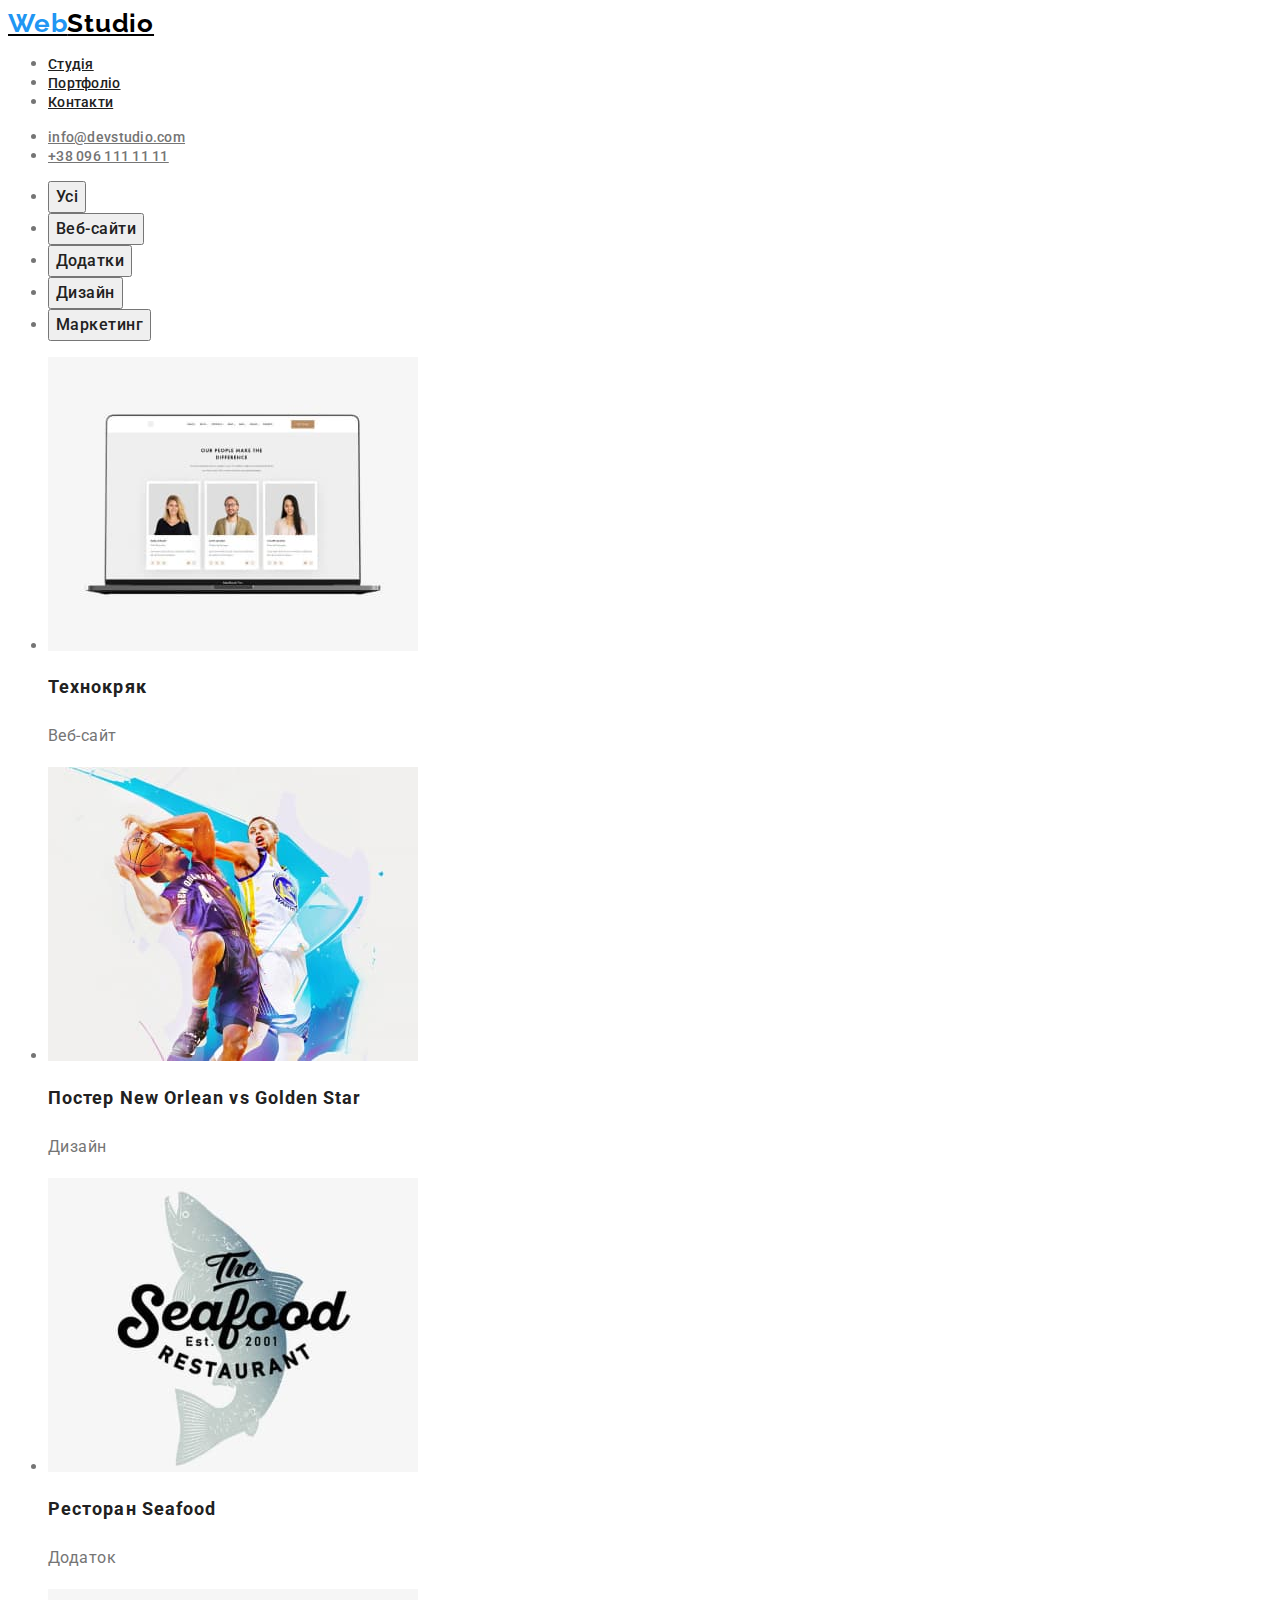
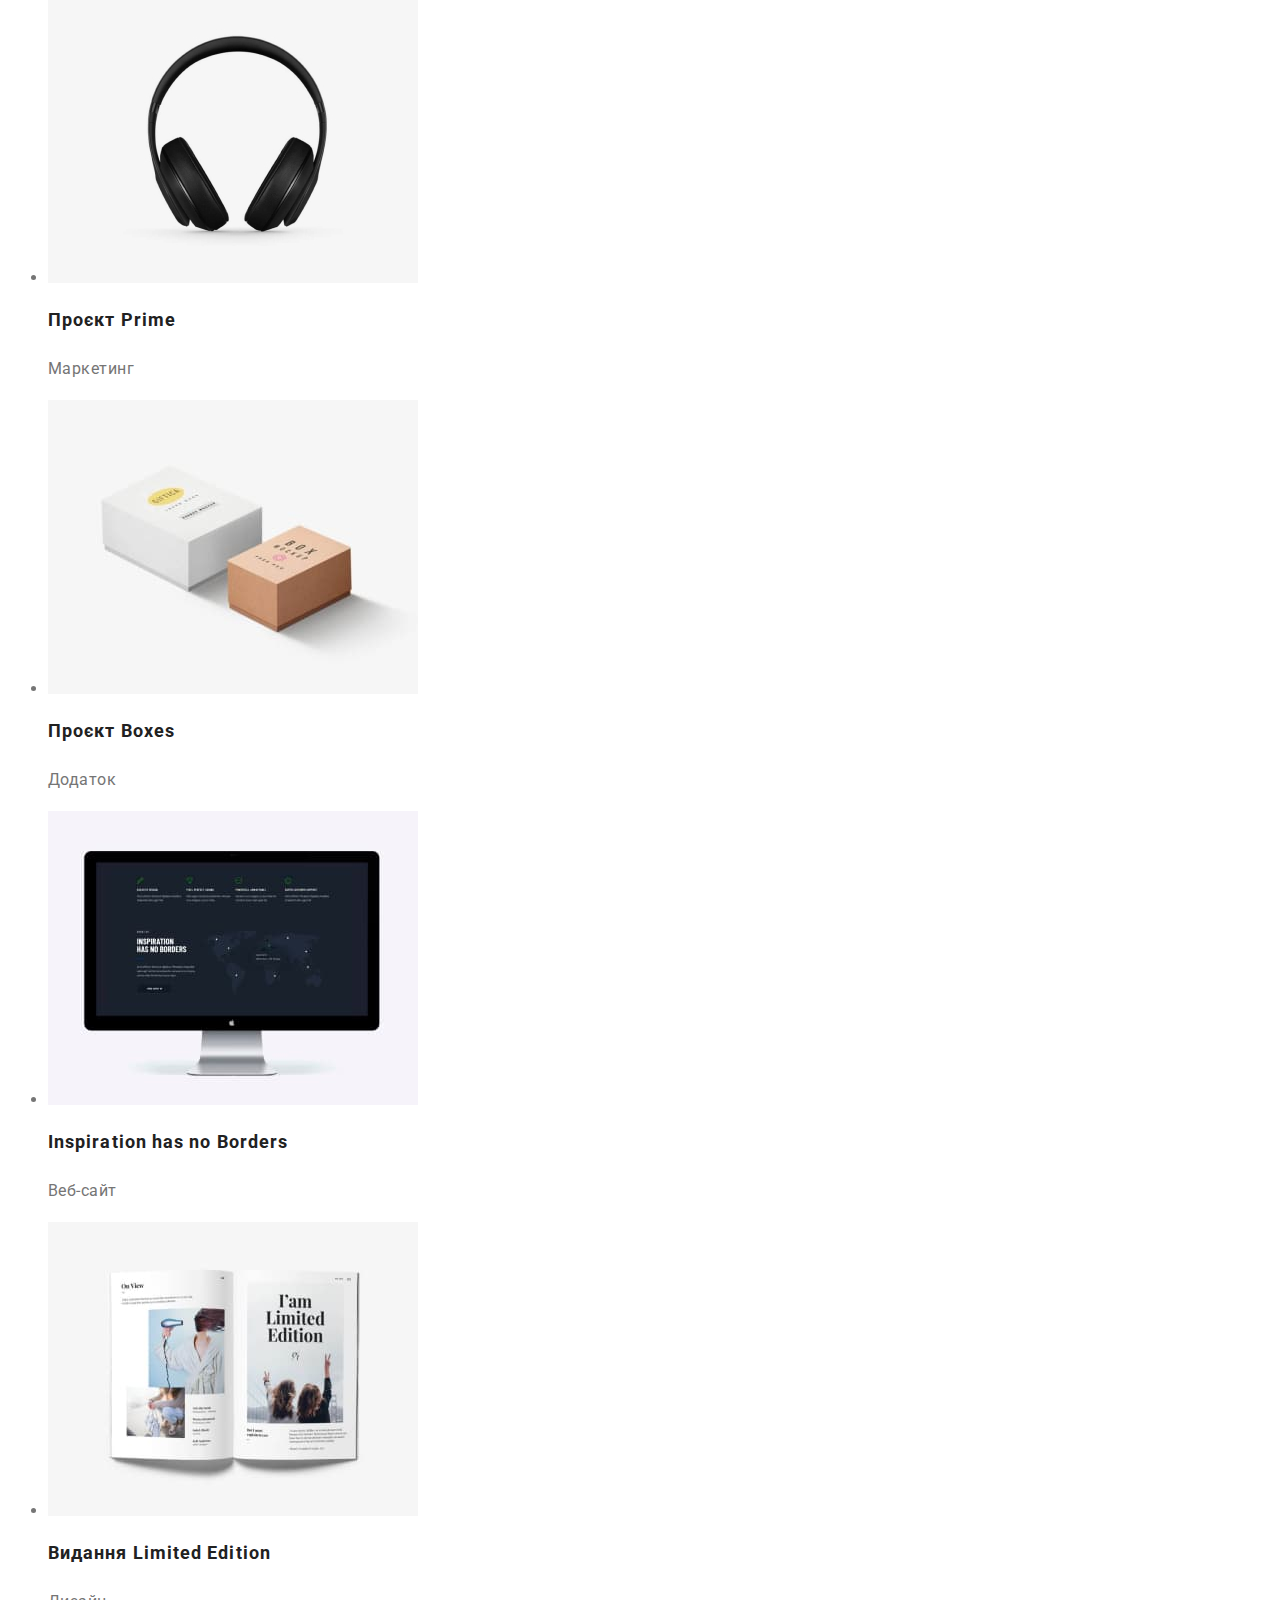
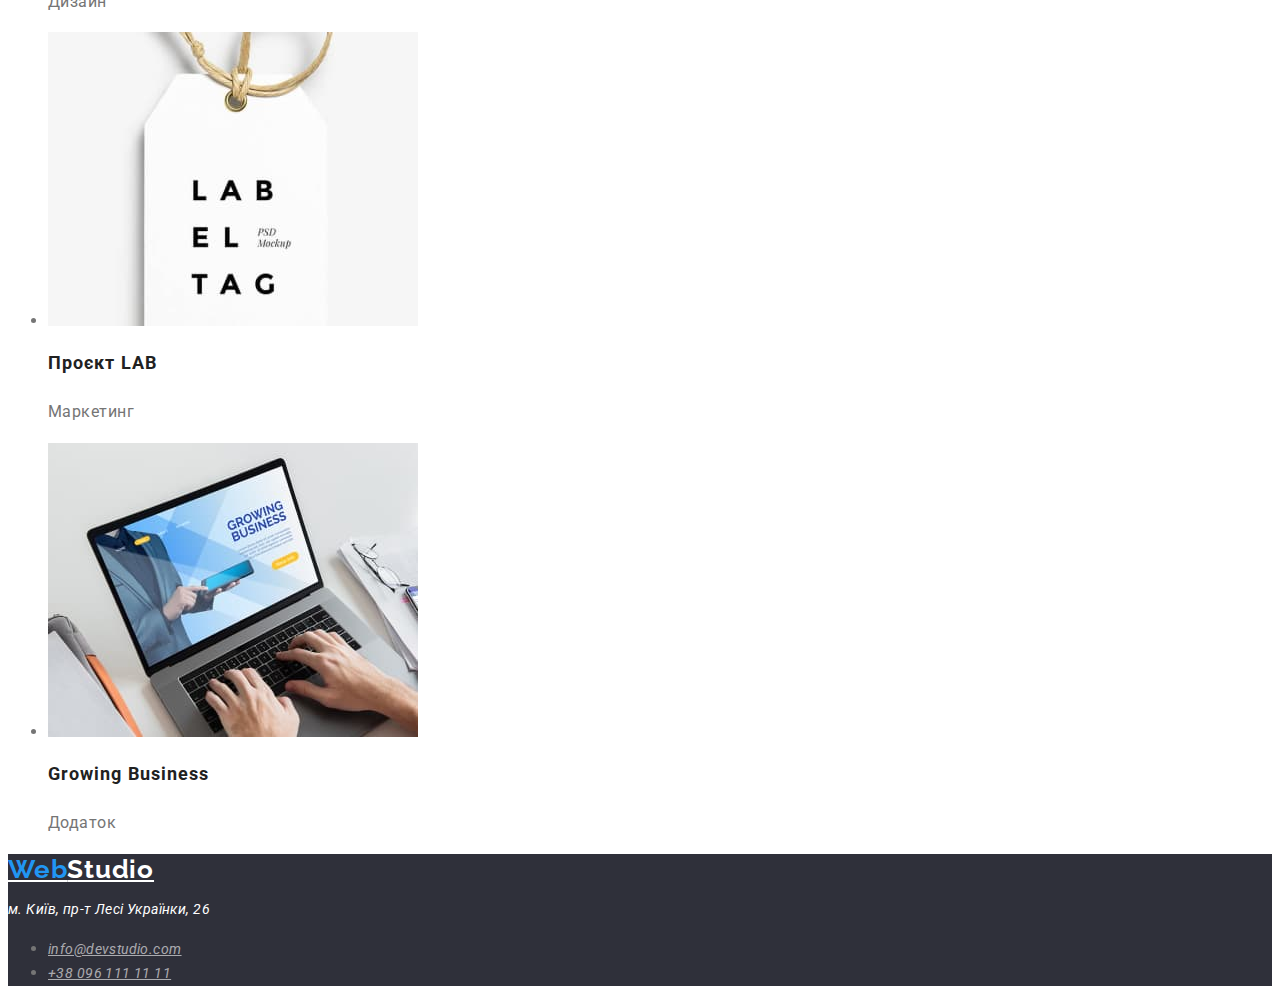
==== portfolio.html @ e52a8460 "update" ====
<!DOCTYPE html>
<html lang="uk">
  <head>
    <meta charset="UTF-8" />
    <meta name="viewport" content="width=device-width, initial-scale=1.0" />
    <link rel="preconnect" href="https://fonts.googleapis.com" />
    <link rel="preconnect" href="https://fonts.gstatic.com" crossorigin />
    <link
      href="https://fonts.googleapis.com/css2?family=Raleway:wght@700&family=Roboto:wght@400;500;700;900&display=swap"
      rel="stylesheet"
    />
    <link rel="stylesheet" href="./css/styles.css" />
    <title>Портфоліо</title>
  </head>
  <body>
    <!-------------Header------------------>
    <header class="header">
      <nav>
        <a class="header-logo" href="./index.html"><span>Web</span>Studio</a>
        <ul class="header-list">
          <li class="header-item">
            <a class="header-link" href="./index.html">Студія</a>
          </li>
          <li class="header-item">
            <a class="header-link" href="./portfolio.html">Портфоліо</a>
          </li>
          <li class="header-item">
            <a class="header-link" href="">Контакти</a>
          </li>
        </ul>
      </nav>
      <ul class="contacts-list">
        <li class="contacts-item">
          <a class="contacts-link" href="mailto:info@devstudio.com"
            >info@devstudio.com</a
          >
        </li>
        <li class="contacts-item">
          <a class="contacts-link" href="tel:+380961111111"
            >+38 096 111 11 11</a
          >
        </li>
      </ul>
    </header>
    <main>
      <section>
        <h1 class="visually-hidden">>Наші роботи</h1>
        <ul class="filter-list">
          <li class="filter-item">
            <button class="filter-btn" type="button">Усі</button>
          </li>
          <li class="filter-item">
            <button class="filter-btn" type="button">Веб-сайти</button>
          </li>
          <li class="filter-item">
            <button class="filter-btn" type="button">Додатки</button>
          </li>
          <li class="filter-item">
            <button class="filter-btn" type="button">Дизайн</button>
          </li>
          <li class="filter-item">
            <button class="filter-btn" type="button">Маркетинг</button>
          </li>
        </ul>
        <ul class="project-list">
          <li class="project-item">
            <img
              class="project-img"
              src="./images/portfolio/technocrack.jpg"
              alt="Технокряк"
              width="370"
            />
            <h2 class="project-title">Технокряк</h2>
            <p class="project-text">Веб-сайт</p>
          </li>
          <li class="project-item">
            <img
              class="project-img"
              src="./images/portfolio/new-orleans-vs-golden-star-poster.jpg"
              alt="Постер New Orlean vs Golden Star"
              width="370"
            />
            <h2 class="project-title">
              Постер <span lang="en">New Orlean vs Golden Star</span>
            </h2>
            <p class="project-text">Дизайн</p>
          </li>
          <li class="project-item">
            <img
              class="project-img"
              src="./images/portfolio/seafood-restaurant.jpg"
              alt="Ресторан Seafood"
              width="370"
            />
            <h2 class="project-title">
              Ресторан <span lang="en">Seafood</span>
            </h2>
            <p class="project-text">Додаток</p>
          </li>
          <li class="project-item">
            <img
              src="./images/portfolio/project-prime.jpg"
              alt="Проєкт Prime"
              width="370"
            />
            <h2 class="project-title">Проєкт <span lang="en">Prime</span></h2>
            <p class="project-text">Маркетинг</p>
          </li>
          <li class="project-item">
            <img
              class="project-img"
              src="./images/portfolio/boxes-project.jpg"
              alt="Проєкт Boxes"
              width="370"
            />
            <h2 class="project-title">Проєкт <span lang="en">Boxes</span></h2>
            <p class="project-text">Додаток</p>
          </li>
          <li class="project-item">
            <img
              class="project-img"
              src="./images/portfolio/inspiration-has-no-borders.jpg"
              alt="Inspiration has no Borders"
              width="370"
            />
            <h2 class="project-title" lang="en">Inspiration has no Borders</h2>
            <p class="project-text">Веб-сайт</p>
          </li>
          <li class="project-item">
            <img
              class="project-img"
              src="./images/portfolio/edition-limited-edition.jpg"
              alt="Видання Limited Edition"
              width="370"
            />
            <h2 class="project-title">
              Видання <span lang="en">Limited Edition</span>
            </h2>
            <p class="project-text">Дизайн</p>
          </li>
          <li class="project-item">
            <img
              class="project-img"
              src="./images/portfolio/lab-project.jpg"
              alt="Проєкт LAB"
              width="370"
            />
            <h2 class="project-title">Проєкт <span lang="en">LAB</span></h2>
            <p class="project-text">Маркетинг</p>
          </li>
          <li class="project-item">
            <img
              class="project-img"
              src="./images/portfolio/growing-business.jpg"
              alt="Growing Business"
              width="370"
            />
            <h2 class="project-title" lang="en">Growing Business</h2>
            <p class="project-text">Додаток</p>
          </li>
        </ul>
      </section>
    </main>
    <!-------------------Footer--------------------->
    <footer class="footer">
      <a class="footer-logo" href="./index.html"><span>Web</span>Studio</a>
      <address class="footer-address">
        <p class="footer-text">м. Київ, пр-т Лесі Українки, 26</p>
        <ul class="footer-list">
          <li class="footer-item">
            <a class="footer-link" href="mailto:info@devstudio.com"
              >info@devstudio.com</a
            >
          </li>
          <li class="footer-item">
            <a class="footer-link" href="tel:+380961111111"
              >+38 096 111 11 11</a
            >
          </li>
        </ul>
      </address>
    </footer>
  </body>
</html>
---- css/styles.css ----
:root {
  --accent-color: #2196f3;
  --main-color-text: #757575;
  --title-color-text: #212121;
}

.visually-hidden {
  position: absolute;
  width: 1px;
  height: 1px;
  margin: -1px;
  border: 0;
  padding: 0;

  white-space: nowrap;
  clip-path: inset(100%);
  clip: rect(0 0 0 0);
  overflow: hidden;
}

body {
  font-family: "Roboto", sans-serif;
  color: var(--main-color-text);
}

/* ----------HEADER--------- */
.header-logo {
  color: #000;
  font-family: "Raleway", sans-serif;
  font-size: 26px;
  font-weight: 700;
  letter-spacing: 0.78px;
}
.header-logo > span {
  color: var(--accent-color);
  font-family: Raleway;
  font-size: 26px;
  font-weight: 700;
  letter-spacing: 0.78px;
}

.header-link {
  color: var(--title-color-text);
  font-size: 14px;
  font-weight: 500;
  letter-spacing: 0.28px;
}

.header-link:hover,
.header-link:focus {
  color: var(--accent-color);
}

.contacts-link {
  color: var(--main-color-text);
  font-family: Roboto;
  font-size: 14px;
  font-weight: 500;
  letter-spacing: 0.28px;
}

.contacts-link:hover,
.contacts-link:focus {
  color: var(--accent-color);
}

/* --------HERO----------- */

.hero {
  background-color: #2f303a;
}

.hero-title {
  color: #fff;
  text-align: center;
  font-size: 44px;
  line-height: 1.36;
  letter-spacing: 2.64px;
  text-transform: uppercase;
}

.hero-btn {
  background-color: var(--accent-color);
  color: #fff;
  text-align: center;
  font-weight: 700;
  line-height: 1.87;
  letter-spacing: 0.96px;
  cursor: pointer;
}

/* -----------FEATURES----------- */

.feature-title {
  color: var(--title-color-text);
  font-size: 14px;
  font-weight: 700;
  letter-spacing: 0.42px;
  text-transform: uppercase;
}

.feature-text {
  font-size: 14px;
  font-style: normal;
  font-weight: 400;
  line-height: 1.71; /* 171.429% */
  letter-spacing: 0.42px;
}

/* ---------SERVICES------------ */

.services-title {
  color: var(--title-color-text);
  text-align: center;
  font-size: 36px;
  font-weight: 700;
  letter-spacing: 1.08px;
}

/* ------------OUR TEAM------------- */

.team-title {
  color: var(--title-color-text);
  text-align: center;
  font-size: 36px;
  font-weight: 700;
  letter-spacing: 1.08px;
}

.team-subtitle {
  color: var(--title-color-text);
  text-align: center;
  font-weight: 500;
  letter-spacing: 0.48px;
}

.team-text {
  text-align: center;
  letter-spacing: 0.48px;
}

/* ----------FOOTER---------- */

.footer {
  background-color: #2f303a;
}

.footer-logo {
  color: #fff;
  font-family: "Raleway", sans-serif;
  font-size: 26px;
  font-weight: 700;
  letter-spacing: 0.78px;
}

.footer-logo > span {
  color: var(--accent-color);
  font-family: Raleway;
  font-size: 26px;
  font-weight: 700;
  letter-spacing: 0.78px;
}

.footer-text {
  color: #fff;
  font-size: 14px;
  line-height: 1.71;
  letter-spacing: 0.42px;
}

.footer-link {
  color: rgba(255, 255, 255, 0.6);
  font-size: 14px;
  line-height: 1.71;
  letter-spacing: 0.42px;
}

.footer-link:hover,
.footer-link:focus {
  color: var(--accent-color);
}

/* -------------PAGE--PORTFOLIO----------- */

.filter-btn {
  color: var(--title-color-text);
  text-align: center;
  font-family: Roboto;
  font-size: 16px;
  font-weight: 500;
  line-height: 1.62;
  letter-spacing: 0.48px;
  cursor: pointer;
}

.filter-btn:hover,
.filter-btn:focus {
  color: #fff;
  background-color: var(--accent-color);
}

.project-title {
  color: var(--title-color-text);
  font-size: 18px;
  font-weight: 700;
  line-height: 2;
  letter-spacing: 1.08px;
}

.project-text {
  color: var(--main-color-text);
  font-family: Roboto;
  line-height: 1.87;
  letter-spacing: 0.48px;
}
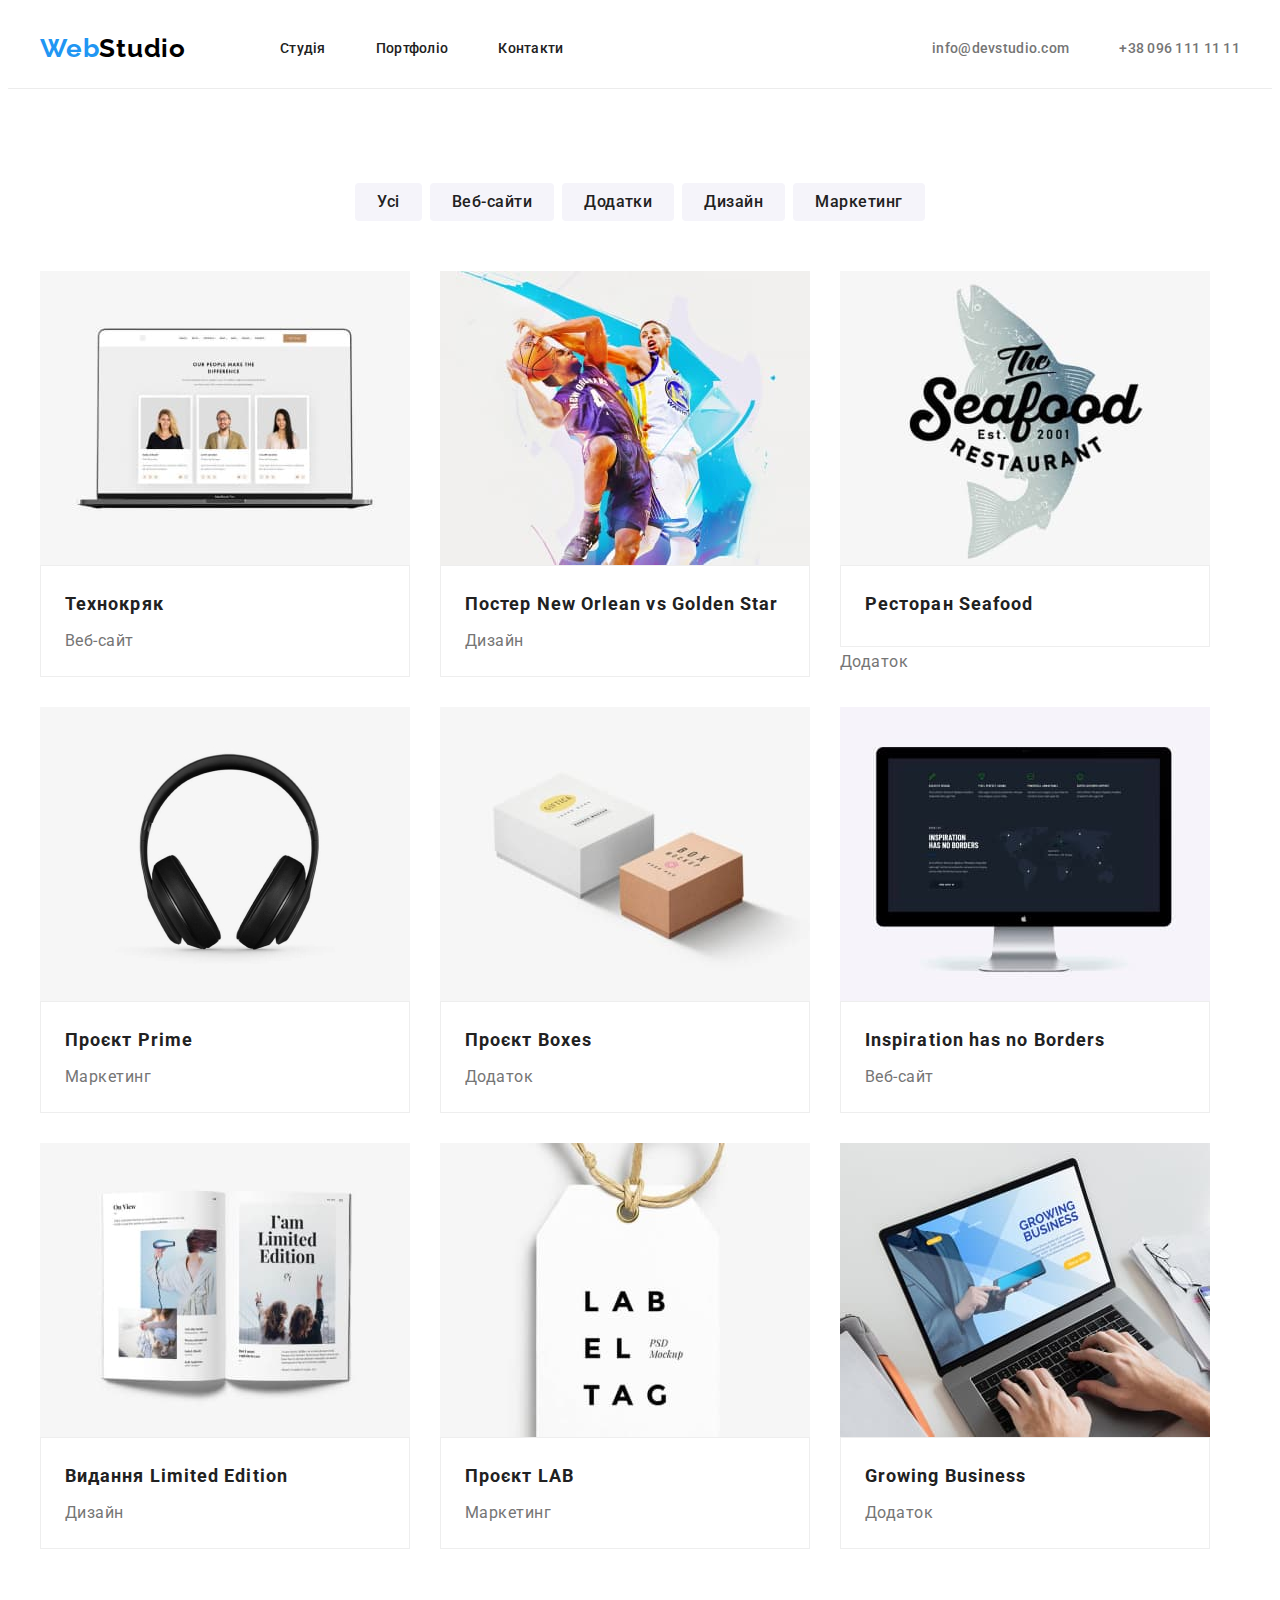
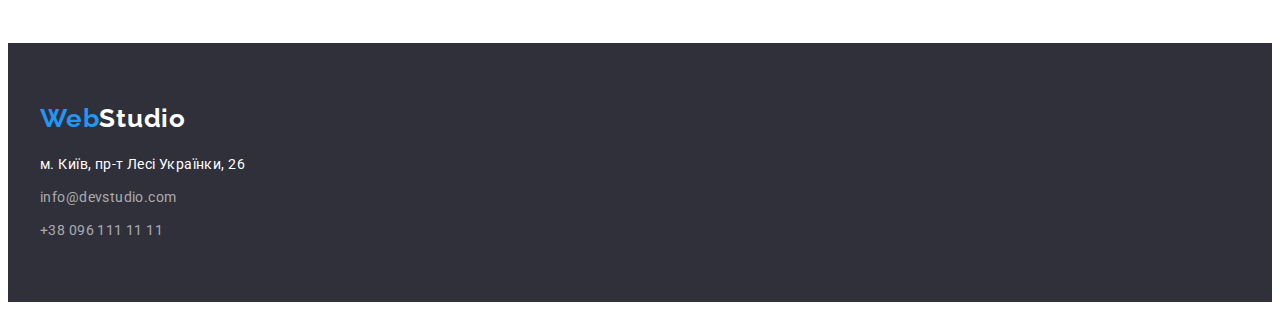
==== commit 40c1b81c: "update" ====
--- a/portfolio.html
+++ b/portfolio.html
@@ -9,176 +9,223 @@
       href="https://fonts.googleapis.com/css2?family=Raleway:wght@700&family=Roboto:wght@400;500;700;900&display=swap"
       rel="stylesheet"
     />
+    <link
+      rel="stylesheet"
+      href="https://cdnjs.cloudflare.com/ajax/libs/modern-normalize/2.0.0/modern-normalize.min.css"
+      integrity="sha512-4xo8blKMVCiXpTaLzQSLSw3KFOVPWhm/TRtuPVc4WG6kUgjH6J03IBuG7JZPkcWMxJ5huwaBpOpnwYElP/m6wg=="
+      crossorigin="anonymous"
+      referrerpolicy="no-referrer"
+    />
     <link rel="stylesheet" href="./css/styles.css" />
     <title>Портфоліо</title>
   </head>
   <body>
     <!-------------Header------------------>
     <header class="header">
-      <nav>
-        <a class="header-logo" href="./index.html"><span>Web</span>Studio</a>
-        <ul class="header-list">
-          <li class="header-item">
-            <a class="header-link" href="./index.html">Студія</a>
-          </li>
-          <li class="header-item">
-            <a class="header-link" href="./portfolio.html">Портфоліо</a>
-          </li>
-          <li class="header-item">
-            <a class="header-link" href="">Контакти</a>
-          </li>
-        </ul>
-      </nav>
-      <ul class="contacts-list">
-        <li class="contacts-item">
-          <a class="contacts-link" href="mailto:info@devstudio.com"
-            >info@devstudio.com</a
-          >
-        </li>
-        <li class="contacts-item">
-          <a class="contacts-link" href="tel:+380961111111"
-            >+38 096 111 11 11</a
-          >
-        </li>
-      </ul>
+      <div class="container">
+        <div class="header-content">
+          <nav class="header-navigation">
+            <a class="header-logo link" href="./index.html"
+              ><span>Web</span>Studio</a
+            >
+            <ul class="header-list">
+              <li class="header-item">
+                <a class="header-link link" href="./index.html">Студія</a>
+              </li>
+              <li class="header-item">
+                <a class="header-link link" href="./portfolio.html"
+                  >Портфоліо</a
+                >
+              </li>
+              <li class="header-item">
+                <a class="header-link link" href="">Контакти</a>
+              </li>
+            </ul>
+          </nav>
+          <ul class="header-contacts-list">
+            <li class="header-contacts-item">
+              <a
+                class="header-contacts-link link"
+                href="mailto:info@devstudio.com"
+                >info@devstudio.com</a
+              >
+            </li>
+            <li class="header-contacts-item">
+              <a class="header-contacts-link link" href="tel:+380961111111"
+                >+38 096 111 11 11</a
+              >
+            </li>
+          </ul>
+        </div>
+      </div>
     </header>
     <main>
-      <section>
-        <h1 class="visually-hidden">>Наші роботи</h1>
-        <ul class="filter-list">
-          <li class="filter-item">
-            <button class="filter-btn" type="button">Усі</button>
-          </li>
-          <li class="filter-item">
-            <button class="filter-btn" type="button">Веб-сайти</button>
-          </li>
-          <li class="filter-item">
-            <button class="filter-btn" type="button">Додатки</button>
-          </li>
-          <li class="filter-item">
-            <button class="filter-btn" type="button">Дизайн</button>
-          </li>
-          <li class="filter-item">
-            <button class="filter-btn" type="button">Маркетинг</button>
-          </li>
-        </ul>
-        <ul class="project-list">
-          <li class="project-item">
-            <img
-              class="project-img"
-              src="./images/portfolio/technocrack.jpg"
-              alt="Технокряк"
-              width="370"
-            />
-            <h2 class="project-title">Технокряк</h2>
-            <p class="project-text">Веб-сайт</p>
-          </li>
-          <li class="project-item">
-            <img
-              class="project-img"
-              src="./images/portfolio/new-orleans-vs-golden-star-poster.jpg"
-              alt="Постер New Orlean vs Golden Star"
-              width="370"
-            />
-            <h2 class="project-title">
-              Постер <span lang="en">New Orlean vs Golden Star</span>
-            </h2>
-            <p class="project-text">Дизайн</p>
-          </li>
-          <li class="project-item">
-            <img
-              class="project-img"
-              src="./images/portfolio/seafood-restaurant.jpg"
-              alt="Ресторан Seafood"
-              width="370"
-            />
-            <h2 class="project-title">
-              Ресторан <span lang="en">Seafood</span>
-            </h2>
-            <p class="project-text">Додаток</p>
-          </li>
-          <li class="project-item">
-            <img
-              src="./images/portfolio/project-prime.jpg"
-              alt="Проєкт Prime"
-              width="370"
-            />
-            <h2 class="project-title">Проєкт <span lang="en">Prime</span></h2>
-            <p class="project-text">Маркетинг</p>
-          </li>
-          <li class="project-item">
-            <img
-              class="project-img"
-              src="./images/portfolio/boxes-project.jpg"
-              alt="Проєкт Boxes"
-              width="370"
-            />
-            <h2 class="project-title">Проєкт <span lang="en">Boxes</span></h2>
-            <p class="project-text">Додаток</p>
-          </li>
-          <li class="project-item">
-            <img
-              class="project-img"
-              src="./images/portfolio/inspiration-has-no-borders.jpg"
-              alt="Inspiration has no Borders"
-              width="370"
-            />
-            <h2 class="project-title" lang="en">Inspiration has no Borders</h2>
-            <p class="project-text">Веб-сайт</p>
-          </li>
-          <li class="project-item">
-            <img
-              class="project-img"
-              src="./images/portfolio/edition-limited-edition.jpg"
-              alt="Видання Limited Edition"
-              width="370"
-            />
-            <h2 class="project-title">
-              Видання <span lang="en">Limited Edition</span>
-            </h2>
-            <p class="project-text">Дизайн</p>
-          </li>
-          <li class="project-item">
-            <img
-              class="project-img"
-              src="./images/portfolio/lab-project.jpg"
-              alt="Проєкт LAB"
-              width="370"
-            />
-            <h2 class="project-title">Проєкт <span lang="en">LAB</span></h2>
-            <p class="project-text">Маркетинг</p>
-          </li>
-          <li class="project-item">
-            <img
-              class="project-img"
-              src="./images/portfolio/growing-business.jpg"
-              alt="Growing Business"
-              width="370"
-            />
-            <h2 class="project-title" lang="en">Growing Business</h2>
-            <p class="project-text">Додаток</p>
-          </li>
-        </ul>
+      <section class="section">
+        <div class="container">
+          <h1 class="visually-hidden">>Наші роботи</h1>
+          <ul class="filter-list">
+            <li class="filter-item">
+              <button class="filter-btn" type="button">Усі</button>
+            </li>
+            <li class="filter-item">
+              <button class="filter-btn" type="button">Веб-сайти</button>
+            </li>
+            <li class="filter-item">
+              <button class="filter-btn" type="button">Додатки</button>
+            </li>
+            <li class="filter-item">
+              <button class="filter-btn" type="button">Дизайн</button>
+            </li>
+            <li class="filter-item">
+              <button class="filter-btn" type="button">Маркетинг</button>
+            </li>
+          </ul>
+          <ul class="project-list">
+            <li class="project-item">
+              <img
+                class="project-img"
+                src="./images/portfolio/technocrack.jpg"
+                alt="Технокряк"
+                width="370"
+              />
+              <div class="project-content">
+                <h2 class="project-title">Технокряк</h2>
+                <p class="project-text">Веб-сайт</p>
+              </div>
+            </li>
+            <li class="project-item">
+              <img
+                class="project-img"
+                src="./images/portfolio/new-orleans-vs-golden-star-poster.jpg"
+                alt="Постер New Orlean vs Golden Star"
+                width="370"
+              />
+              <div class="project-content">
+                <h2 class="project-title">
+                  Постер <span lang="en">New Orlean vs Golden Star</span>
+                </h2>
+                <p class="project-text">Дизайн</p>
+              </div>
+            </li>
+            <li class="project-item">
+              <img
+                class="project-img"
+                src="./images/portfolio/seafood-restaurant.jpg"
+                alt="Ресторан Seafood"
+                width="370"
+              />
+              <div class="project-content">
+                <h2 class="project-title">
+                  Ресторан <span lang="en">Seafood</span>
+                </h2>
+              </div>
+              <p class="project-text">Додаток</p>
+            </li>
+            <li class="project-item">
+              <img
+                src="./images/portfolio/project-prime.jpg"
+                alt="Проєкт Prime"
+                width="370"
+              />
+              <div class="project-content">
+                <h2 class="project-title">
+                  Проєкт <span lang="en">Prime</span>
+                </h2>
+                <p class="project-text">Маркетинг</p>
+              </div>
+            </li>
+            <li class="project-item">
+              <img
+                class="project-img"
+                src="./images/portfolio/boxes-project.jpg"
+                alt="Проєкт Boxes"
+                width="370"
+              />
+              <div class="project-content">
+                <h2 class="project-title">
+                  Проєкт <span lang="en">Boxes</span>
+                </h2>
+                <p class="project-text">Додаток</p>
+              </div>
+            </li>
+            <li class="project-item">
+              <img
+                class="project-img"
+                src="./images/portfolio/inspiration-has-no-borders.jpg"
+                alt="Inspiration has no Borders"
+                width="370"
+              />
+              <div class="project-content">
+                <h2 class="project-title" lang="en">
+                  Inspiration has no Borders
+                </h2>
+                <p class="project-text">Веб-сайт</p>
+              </div>
+            </li>
+            <li class="project-item">
+              <img
+                class="project-img"
+                src="./images/portfolio/edition-limited-edition.jpg"
+                alt="Видання Limited Edition"
+                width="370"
+              />
+              <div class="project-content">
+                <h2 class="project-title">
+                  Видання <span lang="en">Limited Edition</span>
+                </h2>
+                <p class="project-text">Дизайн</p>
+              </div>
+            </li>
+            <li class="project-item">
+              <img
+                class="project-img"
+                src="./images/portfolio/lab-project.jpg"
+                alt="Проєкт LAB"
+                width="370"
+              />
+              <div class="project-content">
+                <h2 class="project-title">Проєкт <span lang="en">LAB</span></h2>
+                <p class="project-text">Маркетинг</p>
+              </div>
+            </li>
+            <li class="project-item">
+              <img
+                class="project-img"
+                src="./images/portfolio/growing-business.jpg"
+                alt="Growing Business"
+                width="370"
+              />
+              <div class="project-content">
+                <h2 class="project-title" lang="en">Growing Business</h2>
+                <p class="project-text">Додаток</p>
+              </div>
+            </li>
+          </ul>
+        </div>
       </section>
     </main>
     <!-------------------Footer--------------------->
     <footer class="footer">
-      <a class="footer-logo" href="./index.html"><span>Web</span>Studio</a>
-      <address class="footer-address">
-        <p class="footer-text">м. Київ, пр-т Лесі Українки, 26</p>
-        <ul class="footer-list">
-          <li class="footer-item">
-            <a class="footer-link" href="mailto:info@devstudio.com"
-              >info@devstudio.com</a
-            >
-          </li>
-          <li class="footer-item">
-            <a class="footer-link" href="tel:+380961111111"
-              >+38 096 111 11 11</a
-            >
-          </li>
-        </ul>
-      </address>
+      <div class="container">
+        <a class="footer-logo link" href="./index.html"
+          ><span>Web</span>Studio</a
+        >
+        <address class="footer-address">
+          <p class="footer-text">м. Київ, пр-т Лесі Українки, 26</p>
+          <ul class="footer-list">
+            <li class="footer-item">
+              <a class="footer-link link" href="mailto:info@devstudio.com"
+                >info@devstudio.com</a
+              >
+            </li>
+            <li class="footer-item">
+              <a class="footer-link link" href="tel:+380961111111"
+                >+38 096 111 11 11</a
+              >
+            </li>
+          </ul>
+        </address>
+      </div>
     </footer>
   </body>
 </html>
--- a/css/styles.css
+++ b/css/styles.css
@@ -18,13 +18,80 @@
   overflow: hidden;
 }
 
+/*---------------- reset--------------- */
+
+h1,
+h2,
+h3,
+h4,
+h5,
+h6 {
+  margin: 0;
+}
+
+ul,
+ol {
+  padding: 0;
+  margin: 0;
+  list-style: none;
+}
+
+p {
+  margin: 0;
+}
+
+img {
+  display: block;
+}
+
+button {
+  border: transparent;
+}
+
+address {
+  font-style: normal;
+}
+
+.link {
+  text-decoration: none;
+}
+
 body {
   font-family: "Roboto", sans-serif;
   color: var(--main-color-text);
 }
 
+.container {
+  width: 1200px;
+  padding-left: 15px;
+  padding-right: 15px;
+  margin: 0 auto;
+}
+
+.section {
+  padding-top: 94px;
+  padding-bottom: 94px;
+}
+
 /* ----------HEADER--------- */
+
+.header {
+  border-bottom: 1px solid #ececec;
+}
+.header-content {
+  display: flex;
+  align-items: center;
+}
+
+.header-navigation {
+  display: flex;
+}
+
 .header-logo {
+  display: block;
+  padding: 25px 0;
+  margin-right: 94px;
+
   color: #000;
   font-family: "Raleway", sans-serif;
   font-size: 26px;
@@ -39,7 +106,15 @@
   letter-spacing: 0.78px;
 }
 
+.header-list {
+  display: flex;
+  align-items: center;
+  gap: 50px;
+}
+
 .header-link {
+  display: block;
+  padding: 32px 0;
   color: var(--title-color-text);
   font-size: 14px;
   font-weight: 500;
@@ -51,7 +126,15 @@
   color: var(--accent-color);
 }
 
-.contacts-link {
+.header-contacts-list {
+  display: flex;
+  margin-left: auto;
+  gap: 50px;
+}
+
+.header-contacts-link {
+  display: block;
+  padding: 32px 0;
   color: var(--main-color-text);
   font-family: Roboto;
   font-size: 14px;
@@ -59,8 +142,8 @@
   letter-spacing: 0.28px;
 }
 
-.contacts-link:hover,
-.contacts-link:focus {
+.header-contacts-link:hover,
+.header-contacts-link:focus {
   color: var(--accent-color);
 }
 
@@ -68,11 +151,16 @@
 
 .hero {
   background-color: #2f303a;
+  text-align: center;
+  padding: 200px 0px;
 }
 
 .hero-title {
-  color: #fff;
-  text-align: center;
+  width: 696px;
+  margin: 0 auto;
+  margin-bottom: 30px;
+  font-weight: 900;
+  color: #fff;
   font-size: 44px;
   line-height: 1.36;
   letter-spacing: 2.64px;
@@ -80,6 +168,8 @@
 }
 
 .hero-btn {
+  padding: 10px 32px;
+  border-radius: 4px;
   background-color: var(--accent-color);
   color: #fff;
   text-align: center;
@@ -89,7 +179,21 @@
   cursor: pointer;
 }
 
+.hero-btn:hover,
+.hero-btn:focus {
+  box-shadow: 0px 4px 4px 0px rgba(0, 0, 0, 0.15);
+}
+
 /* -----------FEATURES----------- */
+
+.feature-list {
+  display: flex;
+  gap: 30px;
+}
+
+.feature-item {
+  width: calc(100% - 90px) / 4;
+}
 
 .feature-title {
   color: var(--title-color-text);
@@ -97,9 +201,11 @@
   font-weight: 700;
   letter-spacing: 0.42px;
   text-transform: uppercase;
+  margin-bottom: 10px;
 }
 
 .feature-text {
+  width: 270px;
   font-size: 14px;
   font-style: normal;
   font-weight: 400;
@@ -115,6 +221,16 @@
   font-size: 36px;
   font-weight: 700;
   letter-spacing: 1.08px;
+  margin-bottom: 50px;
+}
+
+.services-list {
+  display: flex;
+  gap: 30px;
+}
+
+.services-item {
+  width: calc(100% - 60px) / 3;
 }
 
 /* ------------OUR TEAM------------- */
@@ -125,17 +241,34 @@
   font-size: 36px;
   font-weight: 700;
   letter-spacing: 1.08px;
+  margin-bottom: 50px;
+}
+
+.team-list {
+  display: flex;
+  gap: 30px;
+}
+
+.team-item {
+  width: calc(100% - 90px) / 4;
+  border-radius: 0px 0px 4px 4px;
+  box-shadow: 0px 2px 1px 0px rgba(0, 0, 0, 0.2),
+    0px 1px 1px 0px rgba(0, 0, 0, 0.14), 0px 1px 3px 0px rgba(0, 0, 0, 0.12);
+}
+
+.team-content {
+  padding: 30px 0;
+  text-align: center;
 }
 
 .team-subtitle {
-  color: var(--title-color-text);
-  text-align: center;
+  margin-bottom: 10px;
+  color: var(--title-color-text);
   font-weight: 500;
   letter-spacing: 0.48px;
 }
 
 .team-text {
-  text-align: center;
   letter-spacing: 0.48px;
 }
 
@@ -143,9 +276,12 @@
 
 .footer {
   background-color: #2f303a;
+  padding: 60px 0;
 }
 
 .footer-logo {
+  display: block;
+  margin-bottom: 20px;
   color: #fff;
   font-family: "Raleway", sans-serif;
   font-size: 26px;
@@ -166,6 +302,11 @@
   font-size: 14px;
   line-height: 1.71;
   letter-spacing: 0.42px;
+  margin-bottom: 9px;
+}
+
+.footer-item:not(:last-child) {
+  margin-bottom: 9px;
 }
 
 .footer-link {
@@ -182,7 +323,17 @@
 
 /* -------------PAGE--PORTFOLIO----------- */
 
+.filter-list {
+  display: flex;
+  justify-content: center;
+  gap: 8px;
+  margin-bottom: 50px;
+}
+
 .filter-btn {
+  padding: 6px 22px;
+  border-radius: 4px;
+  background: #f5f4fa;
   color: var(--title-color-text);
   text-align: center;
   font-family: Roboto;
@@ -199,7 +350,23 @@
   background-color: var(--accent-color);
 }
 
+.project-list {
+  display: flex;
+  flex-wrap: wrap;
+  gap: 30px;
+}
+
+.project-item {
+  width: calc(100% -60px) / 3;
+}
+
+.project-content {
+  padding: 20px 24px;
+  border: 1px solid #eee;
+}
+
 .project-title {
+  margin-bottom: 4px;
   color: var(--title-color-text);
   font-size: 18px;
   font-weight: 700;
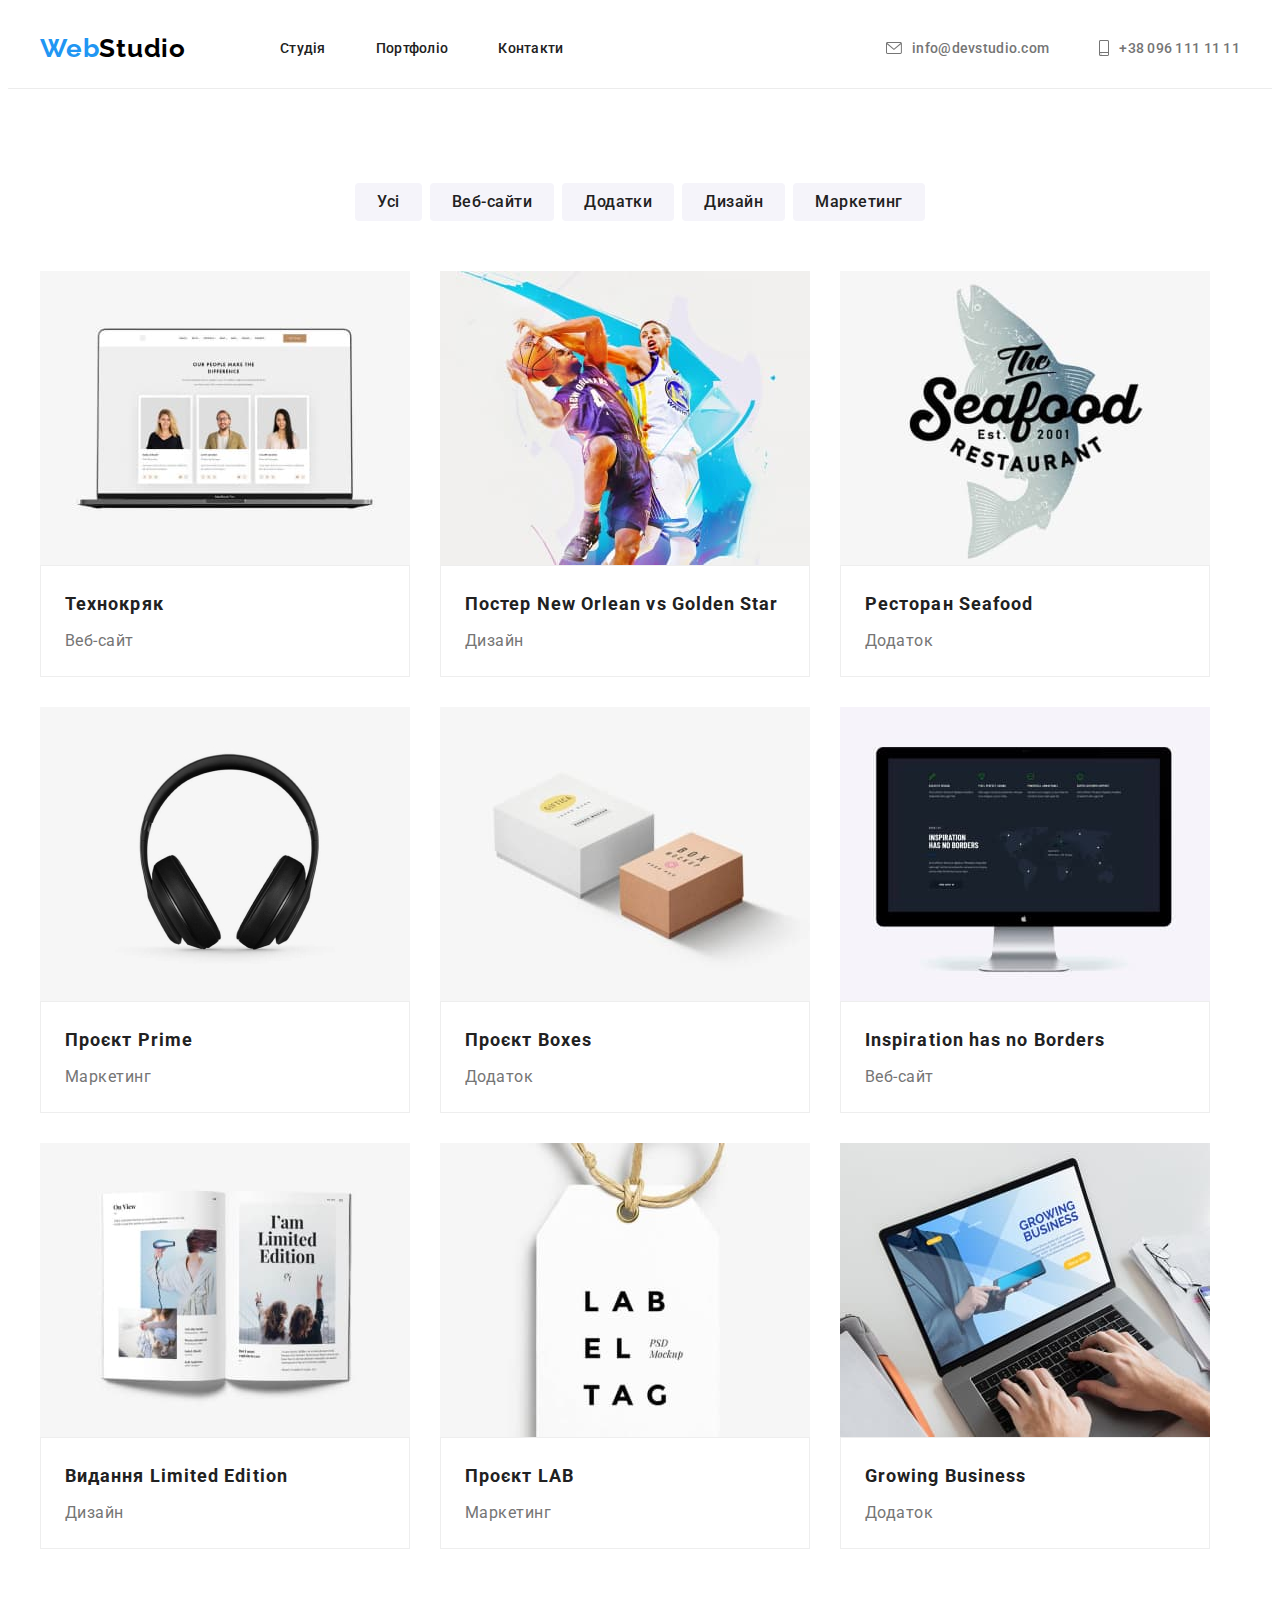
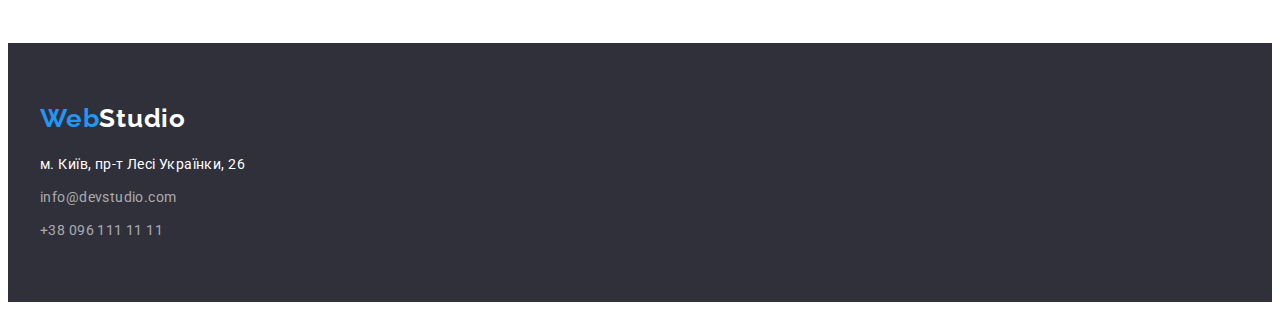
==== commit 391d4f7b: "add icons, hero-bg" ====
--- a/portfolio.html
+++ b/portfolio.html
@@ -47,12 +47,19 @@
               <a
                 class="header-contacts-link link"
                 href="mailto:info@devstudio.com"
-                >info@devstudio.com</a
+              >
+                <svg class="mail-icon" width="16" height="12">
+                  <use href="./images/icons.svg#icon-envelope"></use>
+                </svg>
+                info@devstudio.com</a
               >
             </li>
             <li class="header-contacts-item">
-              <a class="header-contacts-link link" href="tel:+380961111111"
-                >+38 096 111 11 11</a
+              <a class="header-contacts-link link" href="tel:+380961111111">
+                <svg class="phone-icon" width="10" height="16">
+                  <use href="./images/icons.svg#icon-smartphone"></use>
+                </svg>
+                +38 096 111 11 11</a
               >
             </li>
           </ul>
@@ -118,8 +125,8 @@
                 <h2 class="project-title">
                   Ресторан <span lang="en">Seafood</span>
                 </h2>
-              </div>
-              <p class="project-text">Додаток</p>
+                <p class="project-text">Додаток</p>
+              </div>
             </li>
             <li class="project-item">
               <img
--- a/css/styles.css
+++ b/css/styles.css
@@ -133,7 +133,9 @@
 }
 
 .header-contacts-link {
-  display: block;
+  display: flex;
+  gap: 10px;
+  align-items: center;
   padding: 32px 0;
   color: var(--main-color-text);
   font-family: Roboto;
@@ -142,15 +144,30 @@
   letter-spacing: 0.28px;
 }
 
+.mail-icon,
+.phone-icon {
+  fill: currentColor;
+}
+
 .header-contacts-link:hover,
 .header-contacts-link:focus {
   color: var(--accent-color);
+  fill: currentColor;
 }
 
 /* --------HERO----------- */
 
 .hero {
+  max-width: 1600px;
+  height: 600px;
+  background-image: linear-gradient(
+      rgba(47, 48, 58, 0.4),
+      rgba(47, 48, 58, 0.4)
+    ),
+    url("../images/hero-bg.jpg");
   background-color: #2f303a;
+  background-repeat: no-repeat;
+  background-position: center;
   text-align: center;
   padding: 200px 0px;
 }
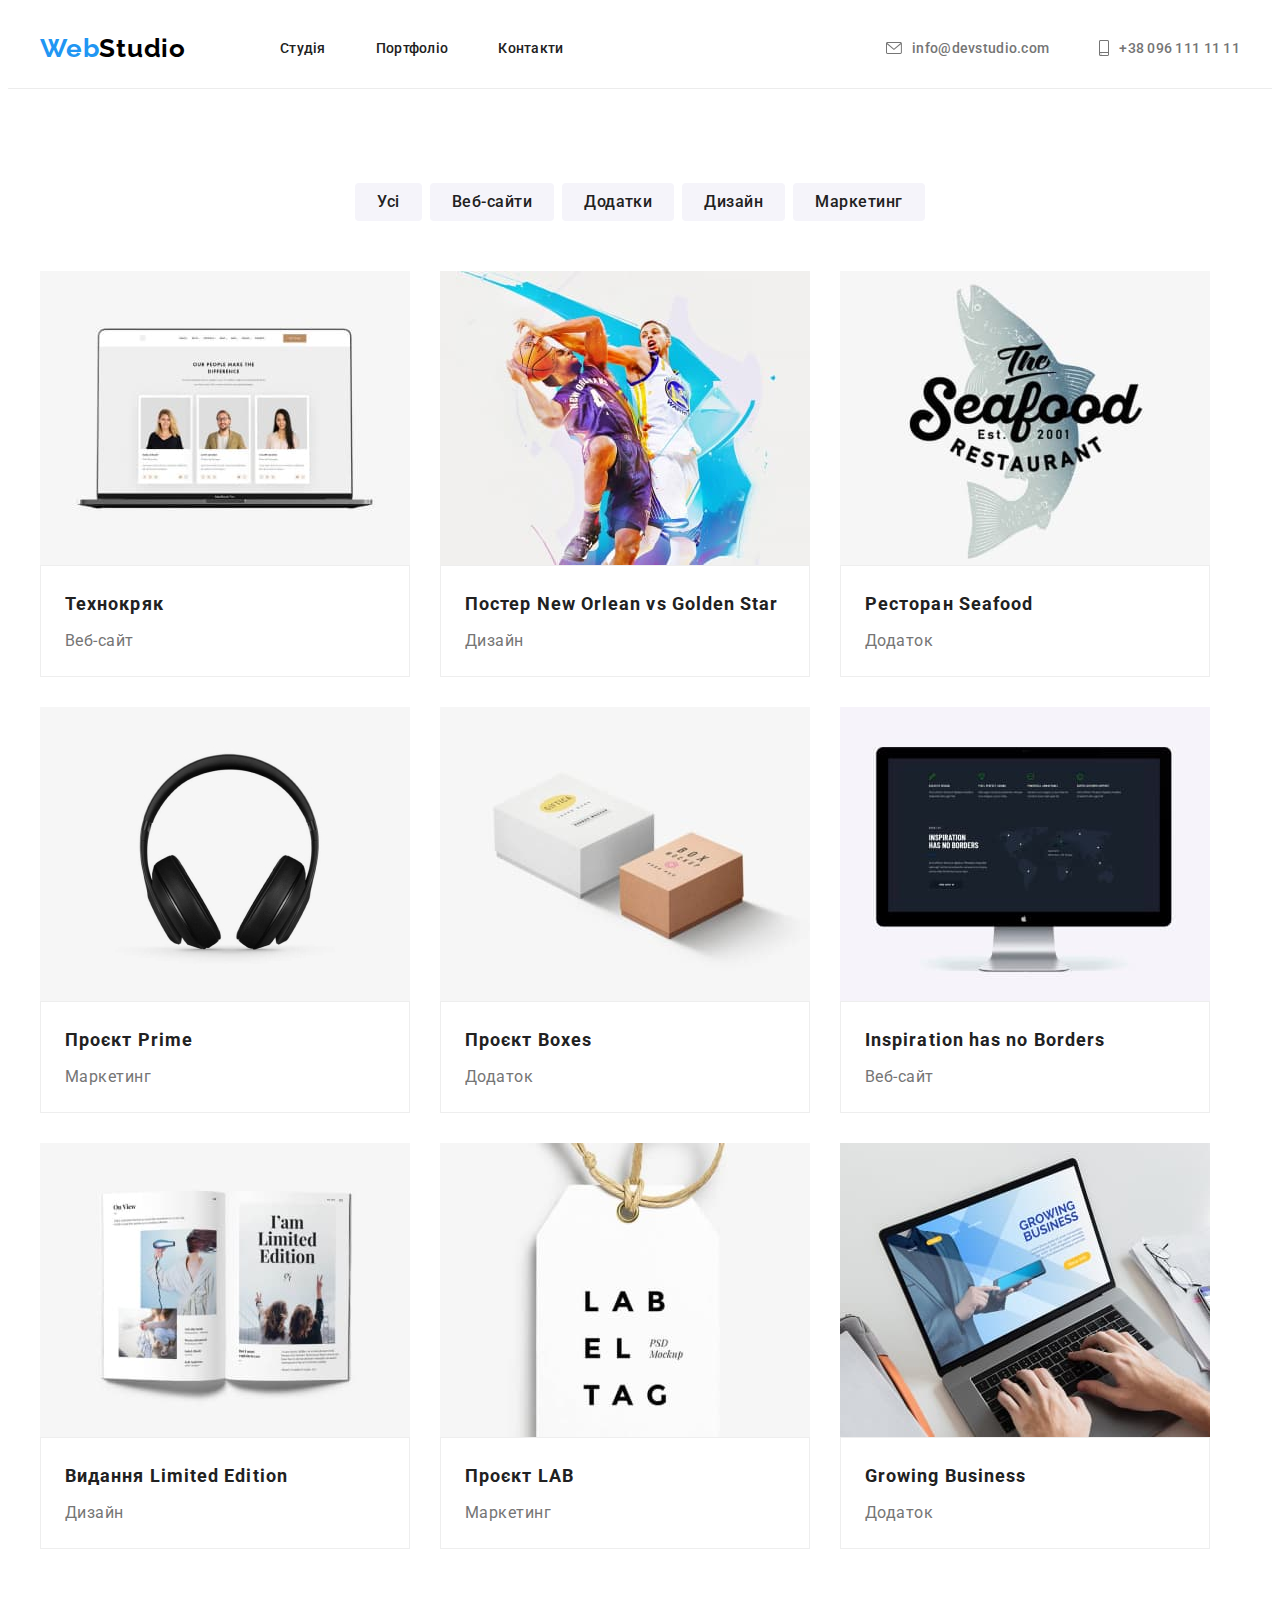
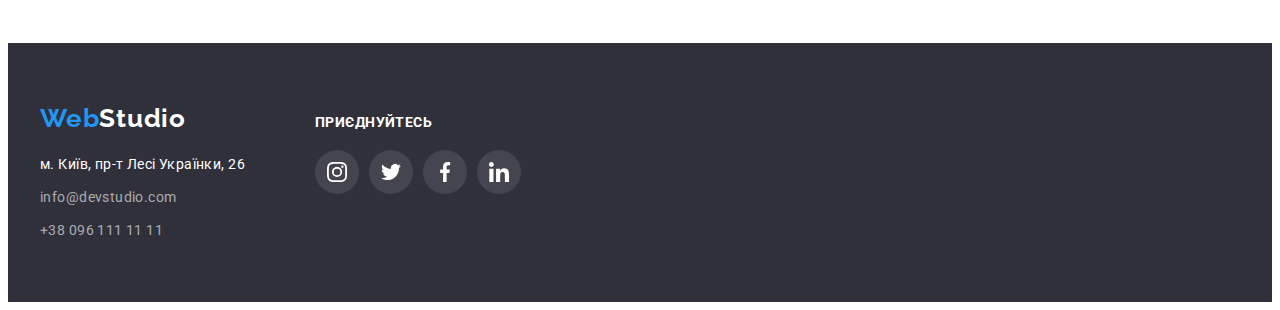
==== commit 62d5cea2: "update" ====
--- a/portfolio.html
+++ b/portfolio.html
@@ -89,123 +89,143 @@
           </ul>
           <ul class="project-list">
             <li class="project-item">
-              <img
-                class="project-img"
-                src="./images/portfolio/technocrack.jpg"
-                alt="Технокряк"
-                width="370"
-              />
-              <div class="project-content">
-                <h2 class="project-title">Технокряк</h2>
-                <p class="project-text">Веб-сайт</p>
-              </div>
-            </li>
-            <li class="project-item">
-              <img
-                class="project-img"
-                src="./images/portfolio/new-orleans-vs-golden-star-poster.jpg"
-                alt="Постер New Orlean vs Golden Star"
-                width="370"
-              />
-              <div class="project-content">
-                <h2 class="project-title">
-                  Постер <span lang="en">New Orlean vs Golden Star</span>
-                </h2>
-                <p class="project-text">Дизайн</p>
-              </div>
-            </li>
-            <li class="project-item">
-              <img
-                class="project-img"
-                src="./images/portfolio/seafood-restaurant.jpg"
-                alt="Ресторан Seafood"
-                width="370"
-              />
-              <div class="project-content">
-                <h2 class="project-title">
-                  Ресторан <span lang="en">Seafood</span>
-                </h2>
-                <p class="project-text">Додаток</p>
-              </div>
-            </li>
-            <li class="project-item">
-              <img
-                src="./images/portfolio/project-prime.jpg"
-                alt="Проєкт Prime"
-                width="370"
-              />
-              <div class="project-content">
-                <h2 class="project-title">
-                  Проєкт <span lang="en">Prime</span>
-                </h2>
-                <p class="project-text">Маркетинг</p>
-              </div>
-            </li>
-            <li class="project-item">
-              <img
-                class="project-img"
-                src="./images/portfolio/boxes-project.jpg"
-                alt="Проєкт Boxes"
-                width="370"
-              />
-              <div class="project-content">
-                <h2 class="project-title">
-                  Проєкт <span lang="en">Boxes</span>
-                </h2>
-                <p class="project-text">Додаток</p>
-              </div>
-            </li>
-            <li class="project-item">
-              <img
-                class="project-img"
-                src="./images/portfolio/inspiration-has-no-borders.jpg"
-                alt="Inspiration has no Borders"
-                width="370"
-              />
-              <div class="project-content">
-                <h2 class="project-title" lang="en">
-                  Inspiration has no Borders
-                </h2>
-                <p class="project-text">Веб-сайт</p>
-              </div>
-            </li>
-            <li class="project-item">
-              <img
-                class="project-img"
-                src="./images/portfolio/edition-limited-edition.jpg"
-                alt="Видання Limited Edition"
-                width="370"
-              />
-              <div class="project-content">
-                <h2 class="project-title">
-                  Видання <span lang="en">Limited Edition</span>
-                </h2>
-                <p class="project-text">Дизайн</p>
-              </div>
-            </li>
-            <li class="project-item">
-              <img
-                class="project-img"
-                src="./images/portfolio/lab-project.jpg"
-                alt="Проєкт LAB"
-                width="370"
-              />
-              <div class="project-content">
-                <h2 class="project-title">Проєкт <span lang="en">LAB</span></h2>
-                <p class="project-text">Маркетинг</p>
-              </div>
-            </li>
-            <li class="project-item">
-              <img
-                class="project-img"
-                src="./images/portfolio/growing-business.jpg"
-                alt="Growing Business"
-                width="370"
-              />
-              <div class="project-content">
-                <h2 class="project-title" lang="en">Growing Business</h2>
-                <p class="project-text">Додаток</p>
-              </div>
+              <a href="" class="project-link link">
+                <img
+                  class="project-img"
+                  src="./images/portfolio/technocrack.jpg"
+                  alt="Технокряк"
+                  width="370"
+                />
+                <div class="project-content">
+                  <h2 class="project-title">Технокряк</h2>
+                  <p class="project-text">Веб-сайт</p>
+                </div>
+              </a>
+            </li>
+            <li class="project-item">
+              <a href="" class="project-link link">
+                <img
+                  class="project-img"
+                  src="./images/portfolio/new-orleans-vs-golden-star-poster.jpg"
+                  alt="Постер New Orlean vs Golden Star"
+                  width="370"
+                />
+                <div class="project-content">
+                  <h2 class="project-title">
+                    Постер <span lang="en">New Orlean vs Golden Star</span>
+                  </h2>
+                  <p class="project-text">Дизайн</p>
+                </div>
+              </a>
+            </li>
+            <li class="project-item">
+              <a href="" class="project-link link">
+                <img
+                  class="project-img"
+                  src="./images/portfolio/seafood-restaurant.jpg"
+                  alt="Ресторан Seafood"
+                  width="370"
+                />
+                <div class="project-content">
+                  <h2 class="project-title">
+                    Ресторан <span lang="en">Seafood</span>
+                  </h2>
+                  <p class="project-text">Додаток</p>
+                </div>
+              </a>
+            </li>
+            <li class="project-item">
+              <a href="" class="project-link link">
+                <img
+                  src="./images/portfolio/project-prime.jpg"
+                  alt="Проєкт Prime"
+                  width="370"
+                />
+                <div class="project-content">
+                  <h2 class="project-title">
+                    Проєкт <span lang="en">Prime</span>
+                  </h2>
+                  <p class="project-text">Маркетинг</p>
+                </div>
+              </a>
+            </li>
+            <li class="project-item">
+              <a href="" class="project-link link">
+                <img
+                  class="project-img"
+                  src="./images/portfolio/boxes-project.jpg"
+                  alt="Проєкт Boxes"
+                  width="370"
+                />
+                <div class="project-content">
+                  <h2 class="project-title">
+                    Проєкт <span lang="en">Boxes</span>
+                  </h2>
+                  <p class="project-text">Додаток</p>
+                </div>
+              </a>
+            </li>
+            <li class="project-item">
+              <a href="" class="project-link link">
+                <img
+                  class="project-img"
+                  src="./images/portfolio/inspiration-has-no-borders.jpg"
+                  alt="Inspiration has no Borders"
+                  width="370"
+                />
+                <div class="project-content">
+                  <h2 class="project-title" lang="en">
+                    Inspiration has no Borders
+                  </h2>
+                  <p class="project-text">Веб-сайт</p>
+                </div>
+              </a>
+            </li>
+            <li class="project-item">
+              <a href="" class="project-link link">
+                <img
+                  class="project-img"
+                  src="./images/portfolio/edition-limited-edition.jpg"
+                  alt="Видання Limited Edition"
+                  width="370"
+                />
+                <div class="project-content">
+                  <h2 class="project-title">
+                    Видання <span lang="en">Limited Edition</span>
+                  </h2>
+                  <p class="project-text">Дизайн</p>
+                </div>
+              </a>
+            </li>
+            <li class="project-item">
+              <a href="" class="project-link link">
+                <img
+                  class="project-img"
+                  src="./images/portfolio/lab-project.jpg"
+                  alt="Проєкт LAB"
+                  width="370"
+                />
+                <div class="project-content">
+                  <h2 class="project-title">
+                    Проєкт <span lang="en">LAB</span>
+                  </h2>
+                  <p class="project-text">Маркетинг</p>
+                </div>
+              </a>
+            </li>
+            <li class="project-item">
+              <a href="" class="project-link link">
+                <img
+                  class="project-img"
+                  src="./images/portfolio/growing-business.jpg"
+                  alt="Growing Business"
+                  width="370"
+                />
+                <div class="project-content">
+                  <h2 class="project-title" lang="en">Growing Business</h2>
+                  <p class="project-text">Додаток</p>
+                </div>
+              </a>
             </li>
           </ul>
         </div>
@@ -214,24 +234,59 @@
     <!-------------------Footer--------------------->
     <footer class="footer">
       <div class="container">
-        <a class="footer-logo link" href="./index.html"
-          ><span>Web</span>Studio</a
-        >
-        <address class="footer-address">
-          <p class="footer-text">м. Київ, пр-т Лесі Українки, 26</p>
-          <ul class="footer-list">
-            <li class="footer-item">
-              <a class="footer-link link" href="mailto:info@devstudio.com"
-                >info@devstudio.com</a
-              >
-            </li>
-            <li class="footer-item">
-              <a class="footer-link link" href="tel:+380961111111"
-                >+38 096 111 11 11</a
-              >
-            </li>
-          </ul>
-        </address>
+        <div class="footer-wrap">
+          <address class="footer-address">
+            <a class="footer-logo link" href="./index.html"
+              ><span>Web</span>Studio</a
+            >
+            <p class="footer-text">м. Київ, пр-т Лесі Українки, 26</p>
+            <ul class="footer-list">
+              <li class="footer-item">
+                <a class="footer-link link" href="mailto:info@devstudio.com"
+                  >info@devstudio.com</a
+                >
+              </li>
+              <li class="footer-item">
+                <a class="footer-link link" href="tel:+380961111111"
+                  >+38 096 111 11 11</a
+                >
+              </li>
+            </ul>
+          </address>
+          <div class="footer-links">
+            <p class="footer-links-text">приєднуйтесь</p>
+            <ul class="footer-soc-list">
+              <li class="footer-soc-list-item">
+                <a class="footer-soc-list-link" href="">
+                  <svg class="footer-soc-icon" width="20" height="20">
+                    <use href="./images/icons.svg#icon-instagram"></use>
+                  </svg>
+                </a>
+              </li>
+              <li class="footer-soc-list-item">
+                <a class="footer-soc-list-link" href="">
+                  <svg class="footer-soc-icon" width="20" height="20">
+                    <use href="./images/icons.svg#icon-twitter"></use>
+                  </svg>
+                </a>
+              </li>
+              <li class="footer-soc-list-item">
+                <a class="footer-soc-list-link" href="">
+                  <svg class="footer-soc-icon" width="20" height="20">
+                    <use href="./images/icons.svg#icon-facebook"></use>
+                  </svg>
+                </a>
+              </li>
+              <li class="footer-soc-list-item">
+                <a class="footer-soc-list-link" href="">
+                  <svg class="footer-soc-icon" width="20" height="20">
+                    <use href="./images/icons.svg#icon-linkedin"></use>
+                  </svg>
+                </a>
+              </li>
+            </ul>
+          </div>
+        </div>
       </div>
     </footer>
   </body>
--- a/css/styles.css
+++ b/css/styles.css
@@ -212,6 +212,16 @@
   width: calc(100% - 90px) / 4;
 }
 
+.feature-icon {
+  display: flex;
+  height: 120px;
+  justify-content: center;
+  align-items: center;
+  margin-bottom: 30px;
+  border-radius: 4px;
+  background: #f5f4fa;
+}
+
 .feature-title {
   color: var(--title-color-text);
   font-size: 14px;
@@ -232,6 +242,10 @@
 
 /* ---------SERVICES------------ */
 
+.section-services {
+  padding-top: 0;
+}
+
 .services-title {
   color: var(--title-color-text);
   text-align: center;
@@ -251,6 +265,10 @@
 }
 
 /* ------------OUR TEAM------------- */
+
+.section-team {
+  background-color: #f5f4fa;
+}
 
 .team-title {
   color: var(--title-color-text);
@@ -274,7 +292,7 @@
 }
 
 .team-content {
-  padding: 30px 0;
+  padding: 30px 30px;
   text-align: center;
 }
 
@@ -287,6 +305,79 @@
 
 .team-text {
   letter-spacing: 0.48px;
+  margin-bottom: 16px;
+}
+
+.team-soc-list {
+  display: flex;
+  justify-content: space-between;
+}
+
+.soc-list-item {
+  width: 44px;
+  height: 44px;
+}
+
+.soc-list-link {
+  display: flex;
+  justify-content: center;
+  align-items: center;
+  width: 100%;
+  height: 100%;
+  border-radius: 50%;
+  color: #afb1b8;
+}
+
+.soc-icon {
+  fill: currentColor;
+}
+
+.soc-list-link:hover,
+.soc-list-link:focus {
+  background-color: var(--accent-color);
+  color: #ffffff;
+}
+
+/* ----------CLIENTS---------- */
+
+.clients-title {
+  margin-bottom: 50px;
+  color: var(--title-color-text);
+  text-align: center;
+  font-size: 36px;
+  font-weight: 700;
+  letter-spacing: 1.08px;
+}
+
+.clients-list {
+  display: flex;
+  gap: 30px;
+}
+
+.clients-list-item {
+  width: calc((100% - 150px) / 6);
+  height: 92px;
+}
+
+.clients-link {
+  display: flex;
+  justify-content: center;
+  align-items: center;
+  width: 100%;
+  height: 100%;
+  border-radius: 4px;
+  border: 1px solid #afb1b8;
+  color: #afb1b8;
+}
+
+.clients-soc-icon {
+  fill: currentColor;
+}
+
+.clients-link:hover,
+.clients-link:focus {
+  border-color: var(--accent-color);
+  color: var(--accent-color);
 }
 
 /* ----------FOOTER---------- */
@@ -294,6 +385,12 @@
 .footer {
   background-color: #2f303a;
   padding: 60px 0;
+}
+
+.footer-wrap {
+  display: flex;
+  gap: 70px;
+  align-items: baseline;
 }
 
 .footer-logo {
@@ -338,6 +435,45 @@
   color: var(--accent-color);
 }
 
+.footer-links-text {
+  margin-bottom: 20px;
+  color: #fff;
+  font-size: 14px;
+  font-weight: 700;
+  letter-spacing: 0.42px;
+  text-transform: uppercase;
+}
+
+.footer-soc-list {
+  display: flex;
+  gap: 10px;
+}
+
+.footer-soc-list-item {
+  width: 44px;
+  height: 44px;
+}
+
+.footer-soc-list-link {
+  display: flex;
+  justify-content: center;
+  align-items: center;
+  width: 100%;
+  height: 100%;
+  border-radius: 50%;
+  background-color: rgba(255, 255, 255, 0.1);
+  color: #ffffff;
+}
+
+.footer-soc-icon {
+  fill: currentColor;
+}
+
+.footer-soc-list-link:hover,
+.footer-soc-list-link:focus {
+  background-color: var(--accent-color);
+}
+
 /* -------------PAGE--PORTFOLIO----------- */
 
 .filter-list {
@@ -365,6 +501,8 @@
 .filter-btn:focus {
   color: #fff;
   background-color: var(--accent-color);
+  box-shadow: 0px 2px 2px 0px rgba(0, 0, 0, 0.12),
+    0px 1px 2px 0px rgba(0, 0, 0, 0.08), 0px 3px 1px 0px rgba(0, 0, 0, 0.1);
 }
 
 .project-list {
@@ -375,6 +513,15 @@
 
 .project-item {
   width: calc(100% -60px) / 3;
+}
+
+.project-link:hover,
+.project-link:focus {
+  width: 100%;
+  height: 100%;
+  box-shadow: 1px 4px 6px 0px rgba(0, 0, 0, 0.16),
+    0px 4px 4px 0px rgba(0, 0, 0, 0.06), 0px 1px 1px 0px rgba(0, 0, 0, 0.12);
+  display: block;
 }
 
 .project-content {
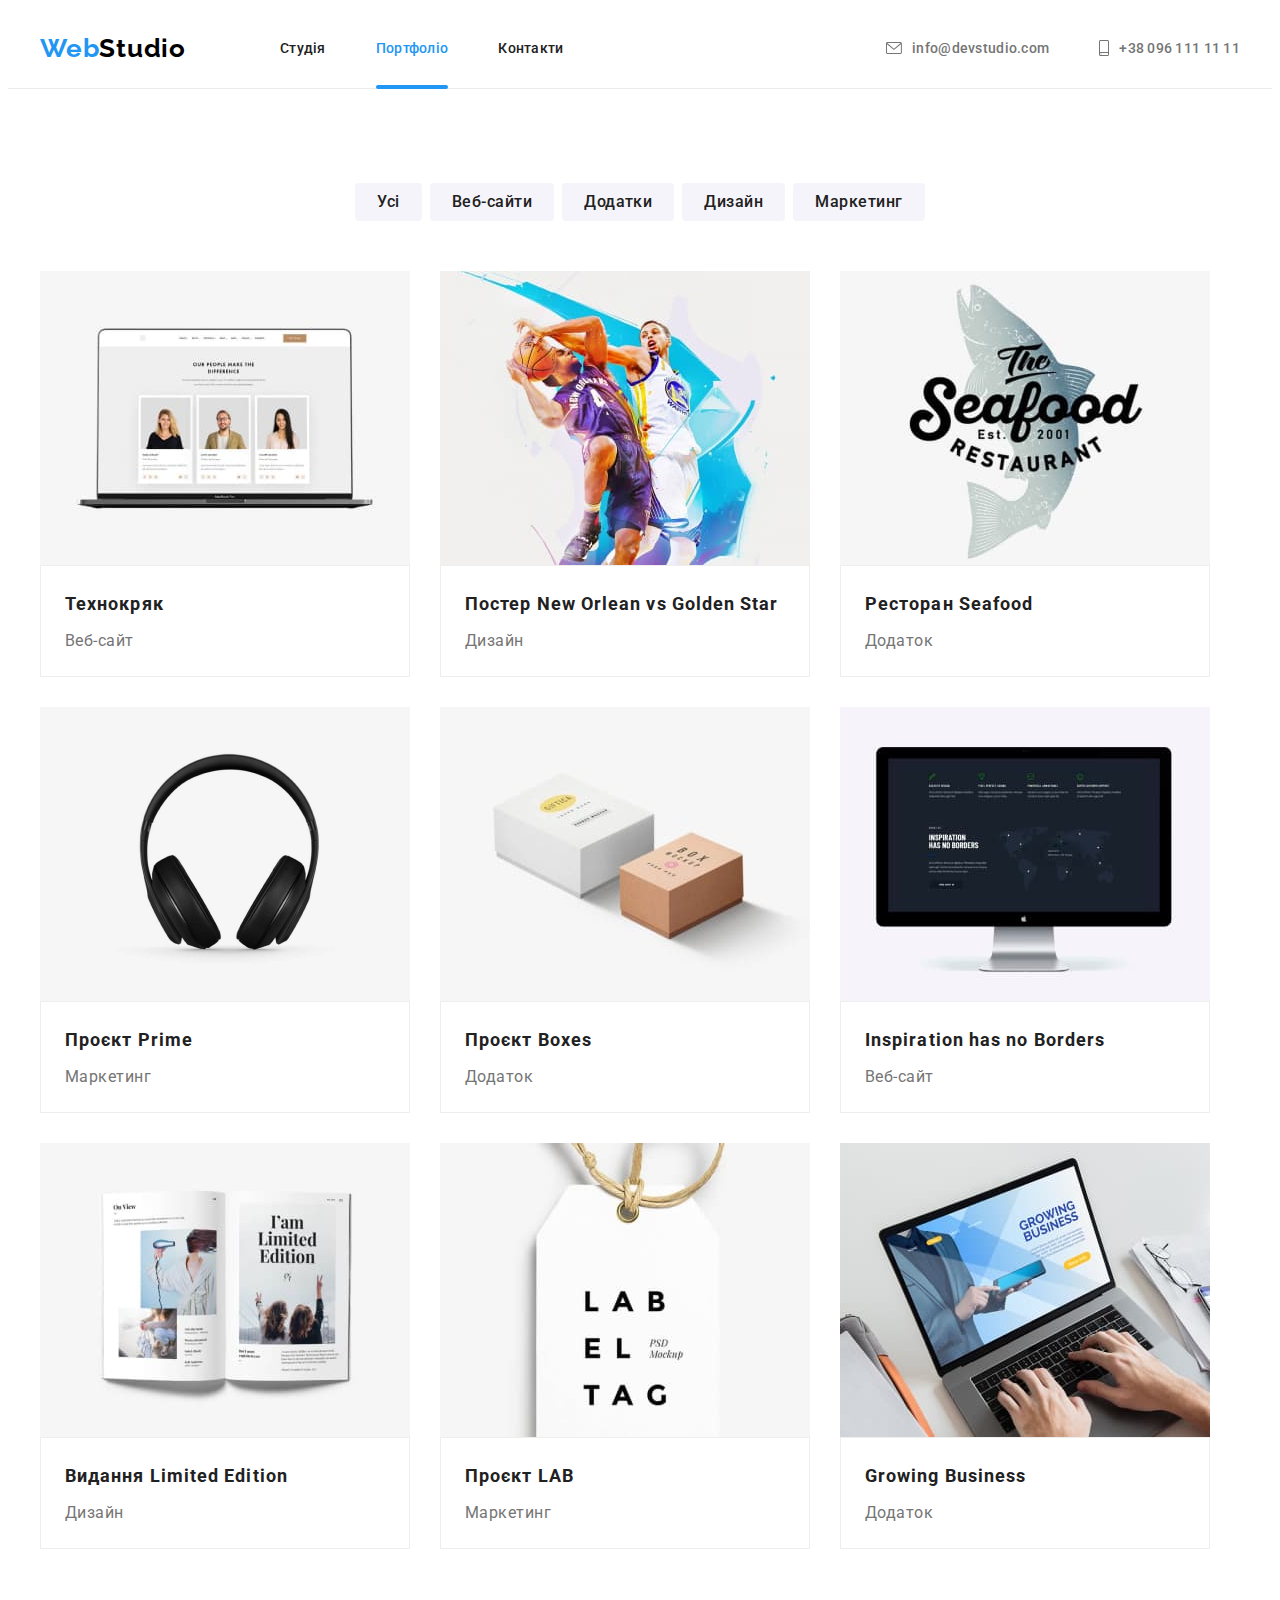
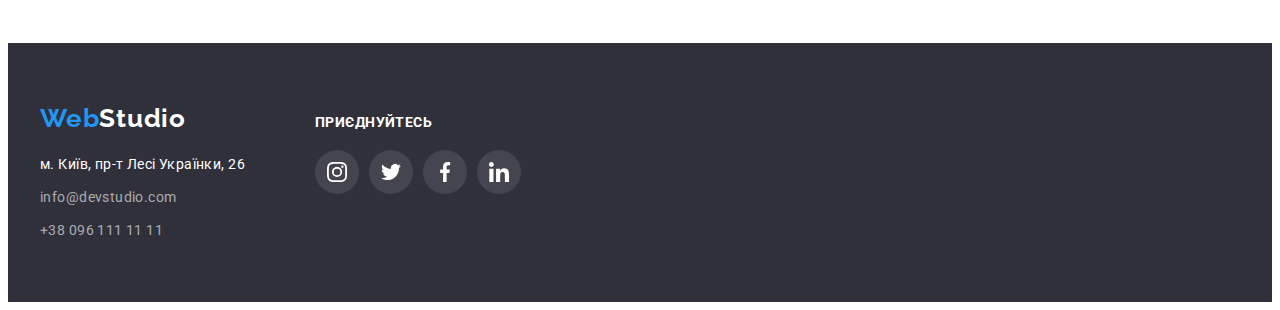
==== commit b5a219c8: "update" ====
--- a/portfolio.html
+++ b/portfolio.html
@@ -33,7 +33,7 @@
                 <a class="header-link link" href="./index.html">Студія</a>
               </li>
               <li class="header-item">
-                <a class="header-link link" href="./portfolio.html"
+                <a class="header-link link current" href="./portfolio.html"
                   >Портфоліо</a
                 >
               </li>
@@ -90,12 +90,19 @@
           <ul class="project-list">
             <li class="project-item">
               <a href="" class="project-link link">
-                <img
-                  class="project-img"
-                  src="./images/portfolio/technocrack.jpg"
-                  alt="Технокряк"
-                  width="370"
-                />
+                <div class="project-thumb">
+                  <img
+                    class="project-img"
+                    src="./images/portfolio/technocrack.jpg"
+                    alt="Технокряк"
+                    width="370"
+                  />
+                  <p class="project-overlay-text">
+                    Ресурс пропонує комплексні пропозиції з різним рівнем
+                    функціоналу та сервісів. Все це дозволить відвідувачу
+                    отримати вичерпні відомості про компанію чи приватну особу.
+                  </p>
+                </div>
                 <div class="project-content">
                   <h2 class="project-title">Технокряк</h2>
                   <p class="project-text">Веб-сайт</p>
@@ -104,12 +111,19 @@
             </li>
             <li class="project-item">
               <a href="" class="project-link link">
-                <img
-                  class="project-img"
-                  src="./images/portfolio/new-orleans-vs-golden-star-poster.jpg"
-                  alt="Постер New Orlean vs Golden Star"
-                  width="370"
-                />
+                <div class="project-thumb">
+                  <img
+                    class="project-img"
+                    src="./images/portfolio/new-orleans-vs-golden-star-poster.jpg"
+                    alt="Постер New Orlean vs Golden Star"
+                    width="370"
+                  />
+                  <p class="project-overlay-text">
+                    Ресурс пропонує комплексні пропозиції з різним рівнем
+                    функціоналу та сервісів. Все це дозволить відвідувачу
+                    отримати вичерпні відомості про компанію чи приватну особу.
+                  </p>
+                </div>
                 <div class="project-content">
                   <h2 class="project-title">
                     Постер <span lang="en">New Orlean vs Golden Star</span>
@@ -120,12 +134,19 @@
             </li>
             <li class="project-item">
               <a href="" class="project-link link">
-                <img
-                  class="project-img"
-                  src="./images/portfolio/seafood-restaurant.jpg"
-                  alt="Ресторан Seafood"
-                  width="370"
-                />
+                <div class="project-thumb">
+                  <img
+                    class="project-img"
+                    src="./images/portfolio/seafood-restaurant.jpg"
+                    alt="Ресторан Seafood"
+                    width="370"
+                  />
+                  <p class="project-overlay-text">
+                    Ресурс пропонує комплексні пропозиції з різним рівнем
+                    функціоналу та сервісів. Все це дозволить відвідувачу
+                    отримати вичерпні відомості про компанію чи приватну особу.
+                  </p>
+                </div>
                 <div class="project-content">
                   <h2 class="project-title">
                     Ресторан <span lang="en">Seafood</span>
@@ -136,11 +157,18 @@
             </li>
             <li class="project-item">
               <a href="" class="project-link link">
-                <img
-                  src="./images/portfolio/project-prime.jpg"
-                  alt="Проєкт Prime"
-                  width="370"
-                />
+                <div class="project-thumb">
+                  <img
+                    src="./images/portfolio/project-prime.jpg"
+                    alt="Проєкт Prime"
+                    width="370"
+                  />
+                  <p class="project-overlay-text">
+                    Ресурс пропонує комплексні пропозиції з різним рівнем
+                    функціоналу та сервісів. Все це дозволить відвідувачу
+                    отримати вичерпні відомості про компанію чи приватну особу.
+                  </p>
+                </div>
                 <div class="project-content">
                   <h2 class="project-title">
                     Проєкт <span lang="en">Prime</span>
@@ -151,12 +179,19 @@
             </li>
             <li class="project-item">
               <a href="" class="project-link link">
-                <img
-                  class="project-img"
-                  src="./images/portfolio/boxes-project.jpg"
-                  alt="Проєкт Boxes"
-                  width="370"
-                />
+                <div class="project-thumb">
+                  <img
+                    class="project-img"
+                    src="./images/portfolio/boxes-project.jpg"
+                    alt="Проєкт Boxes"
+                    width="370"
+                  />
+                  <p class="project-overlay-text">
+                    Ресурс пропонує комплексні пропозиції з різним рівнем
+                    функціоналу та сервісів. Все це дозволить відвідувачу
+                    отримати вичерпні відомості про компанію чи приватну особу.
+                  </p>
+                </div>
                 <div class="project-content">
                   <h2 class="project-title">
                     Проєкт <span lang="en">Boxes</span>
@@ -167,12 +202,19 @@
             </li>
             <li class="project-item">
               <a href="" class="project-link link">
-                <img
-                  class="project-img"
-                  src="./images/portfolio/inspiration-has-no-borders.jpg"
-                  alt="Inspiration has no Borders"
-                  width="370"
-                />
+                <div class="project-thumb">
+                  <img
+                    class="project-img"
+                    src="./images/portfolio/inspiration-has-no-borders.jpg"
+                    alt="Inspiration has no Borders"
+                    width="370"
+                  />
+                  <p class="project-overlay-text">
+                    Ресурс пропонує комплексні пропозиції з різним рівнем
+                    функціоналу та сервісів. Все це дозволить відвідувачу
+                    отримати вичерпні відомості про компанію чи приватну особу.
+                  </p>
+                </div>
                 <div class="project-content">
                   <h2 class="project-title" lang="en">
                     Inspiration has no Borders
@@ -183,12 +225,19 @@
             </li>
             <li class="project-item">
               <a href="" class="project-link link">
-                <img
-                  class="project-img"
-                  src="./images/portfolio/edition-limited-edition.jpg"
-                  alt="Видання Limited Edition"
-                  width="370"
-                />
+                <div class="project-thumb">
+                  <img
+                    class="project-img"
+                    src="./images/portfolio/edition-limited-edition.jpg"
+                    alt="Видання Limited Edition"
+                    width="370"
+                  />
+                  <p class="project-overlay-text">
+                    Ресурс пропонує комплексні пропозиції з різним рівнем
+                    функціоналу та сервісів. Все це дозволить відвідувачу
+                    отримати вичерпні відомості про компанію чи приватну особу.
+                  </p>
+                </div>
                 <div class="project-content">
                   <h2 class="project-title">
                     Видання <span lang="en">Limited Edition</span>
@@ -199,12 +248,19 @@
             </li>
             <li class="project-item">
               <a href="" class="project-link link">
-                <img
-                  class="project-img"
-                  src="./images/portfolio/lab-project.jpg"
-                  alt="Проєкт LAB"
-                  width="370"
-                />
+                <div class="project-thumb">
+                  <img
+                    class="project-img"
+                    src="./images/portfolio/lab-project.jpg"
+                    alt="Проєкт LAB"
+                    width="370"
+                  />
+                  <p class="project-overlay-text">
+                    Ресурс пропонує комплексні пропозиції з різним рівнем
+                    функціоналу та сервісів. Все це дозволить відвідувачу
+                    отримати вичерпні відомості про компанію чи приватну особу.
+                  </p>
+                </div>
                 <div class="project-content">
                   <h2 class="project-title">
                     Проєкт <span lang="en">LAB</span>
@@ -215,12 +271,19 @@
             </li>
             <li class="project-item">
               <a href="" class="project-link link">
-                <img
-                  class="project-img"
-                  src="./images/portfolio/growing-business.jpg"
-                  alt="Growing Business"
-                  width="370"
-                />
+                <div class="project-thumb">
+                  <img
+                    class="project-img"
+                    src="./images/portfolio/growing-business.jpg"
+                    alt="Growing Business"
+                    width="370"
+                  />
+                  <p class="project-overlay-text">
+                    Ресурс пропонує комплексні пропозиції з різним рівнем
+                    функціоналу та сервісів. Все це дозволить відвідувачу
+                    отримати вичерпні відомості про компанію чи приватну особу.
+                  </p>
+                </div>
                 <div class="project-content">
                   <h2 class="project-title" lang="en">Growing Business</h2>
                   <p class="project-text">Додаток</p>
--- a/css/styles.css
+++ b/css/styles.css
@@ -2,6 +2,16 @@
   --accent-color: #2196f3;
   --main-color-text: #757575;
   --title-color-text: #212121;
+  --timer-function: 250ms cubic-bezier(0.4, 0, 0.2, 1);
+}
+
+@keyframes borderCurrentPage {
+  0% {
+    transform: scale(0);
+  }
+  100% {
+    transform: scale(1);
+  }
 }
 
 .visually-hidden {
@@ -42,6 +52,8 @@
 
 img {
   display: block;
+  max-width: 100%;
+  height: auto;
 }
 
 button {
@@ -113,12 +125,27 @@
 }
 
 .header-link {
+  position: relative;
   display: block;
   padding: 32px 0;
   color: var(--title-color-text);
   font-size: 14px;
   font-weight: 500;
   letter-spacing: 0.28px;
+  transition: color var(--timer-function);
+}
+
+.header-link.current::after {
+  position: absolute;
+  bottom: -1px;
+  left: 0;
+  content: "";
+  display: block;
+  width: 100%;
+  height: 4px;
+  border-radius: 2px;
+  background-color: var(--accent-color);
+  animation: borderCurrentPage var(--timer-function);
 }
 
 .header-link:hover,
@@ -126,6 +153,10 @@
   color: var(--accent-color);
 }
 
+.current {
+  color: var(--accent-color);
+}
+
 .header-contacts-list {
   display: flex;
   margin-left: auto;
@@ -142,6 +173,7 @@
   font-size: 14px;
   font-weight: 500;
   letter-spacing: 0.28px;
+  transition: color var(--timer-function);
 }
 
 .mail-icon,
@@ -152,7 +184,6 @@
 .header-contacts-link:hover,
 .header-contacts-link:focus {
   color: var(--accent-color);
-  fill: currentColor;
 }
 
 /* --------HERO----------- */
@@ -194,6 +225,7 @@
   line-height: 1.87;
   letter-spacing: 0.96px;
   cursor: pointer;
+  transition: box-shadow var(--timer-function);
 }
 
 .hero-btn:hover,
@@ -262,6 +294,24 @@
 
 .services-item {
   width: calc(100% - 60px) / 3;
+}
+
+.servies-thumb {
+  position: relative;
+}
+
+.servies-text {
+  position: absolute;
+  bottom: 0;
+  left: 0;
+  width: 100%;
+  padding: 27px 107px;
+  background: rgba(47, 48, 58, 0.8);
+  color: #fff;
+  font-size: 14px;
+  font-weight: 700;
+  letter-spacing: 0.42px;
+  text-transform: uppercase;
 }
 
 /* ------------OUR TEAM------------- */
@@ -326,6 +376,8 @@
   height: 100%;
   border-radius: 50%;
   color: #afb1b8;
+  transition: color var(--timer-function),
+    background-color var(--timer-function);
 }
 
 .soc-icon {
@@ -368,6 +420,7 @@
   border-radius: 4px;
   border: 1px solid #afb1b8;
   color: #afb1b8;
+  transition: border-color var(--timer-function), color var(--timer-function);
 }
 
 .clients-soc-icon {
@@ -428,6 +481,7 @@
   font-size: 14px;
   line-height: 1.71;
   letter-spacing: 0.42px;
+  transition: color var(--timer-function);
 }
 
 .footer-link:hover,
@@ -463,6 +517,7 @@
   border-radius: 50%;
   background-color: rgba(255, 255, 255, 0.1);
   color: #ffffff;
+  transition: background-color var(--timer-function);
 }
 
 .footer-soc-icon {
@@ -495,6 +550,8 @@
   line-height: 1.62;
   letter-spacing: 0.48px;
   cursor: pointer;
+  transition: color var(--timer-function),
+    background-color var(--timer-function), box-shadow var(--timer-function);
 }
 
 .filter-btn:hover,
@@ -515,13 +572,45 @@
   width: calc(100% -60px) / 3;
 }
 
+.project-link {
+  display: block;
+  width: 100%;
+  height: 100%;
+  transition: box-shadow var(--timer-function);
+}
+
 .project-link:hover,
 .project-link:focus {
-  width: 100%;
-  height: 100%;
   box-shadow: 1px 4px 6px 0px rgba(0, 0, 0, 0.16),
     0px 4px 4px 0px rgba(0, 0, 0, 0.06), 0px 1px 1px 0px rgba(0, 0, 0, 0.12);
-  display: block;
+}
+
+.project-thumb {
+  position: relative;
+  overflow: hidden;
+}
+
+.project-overlay-text {
+  position: absolute;
+  top: 0;
+  left: 0;
+  width: 100%;
+  height: 100%;
+  padding: 63px 24px;
+  transform: translateY(101%);
+  transition: transform var(--timer-function);
+  color: #fff;
+  background: rgba(33, 150, 243, 0.9);
+  font-family: Roboto;
+  font-size: 18px;
+  font-weight: 400;
+  line-height: 1.55;
+  letter-spacing: 0.54px;
+}
+
+.project-link:hover .project-overlay-text,
+.project-link:focus .project-overlay-text {
+  transform: translateY(0);
 }
 
 .project-content {
@@ -544,3 +633,54 @@
   line-height: 1.87;
   letter-spacing: 0.48px;
 }
+
+/* -------BACKDROP--------- */
+
+.backdrop {
+  position: fixed;
+  top: 0;
+  left: 0;
+  width: 100%;
+  height: 100%;
+  background-color: rgba(0, 0, 0, 0.2);
+  opacity: 1;
+  transition: opacity var(--timer-function), visibility var(--timer-function);
+}
+
+.modal {
+  position: absolute;
+  top: 50%;
+  left: 50%;
+  transform: translate(-50%, -50%) scale(1);
+  width: 528px;
+  height: 581px;
+  border-radius: 4px;
+  background: #fff;
+  box-shadow: 0px 2px 1px 0px rgba(0, 0, 0, 0.2),
+    0px 1px 1px 0px rgba(0, 0, 0, 0.14), 0px 1px 3px 0px rgba(0, 0, 0, 0.12);
+  transition: transform var(--timer-function);
+}
+
+.backdrop.is-hidden {
+  opacity: 0;
+  visibility: hidden;
+  pointer-events: none;
+}
+
+.backdrop.is-hidden .modal {
+  transform: translate(-50%, -50%) scale(1.1);
+}
+
+.modal-btn {
+  position: absolute;
+  top: 8px;
+  display: flex;
+  justify-content: center;
+  align-items: center;
+  right: 8px;
+  width: 30px;
+  height: 30px;
+  border: 1px solid rgba(0, 0, 0, 0.1);
+  background-color: #fff;
+  border-radius: 50%;
+}
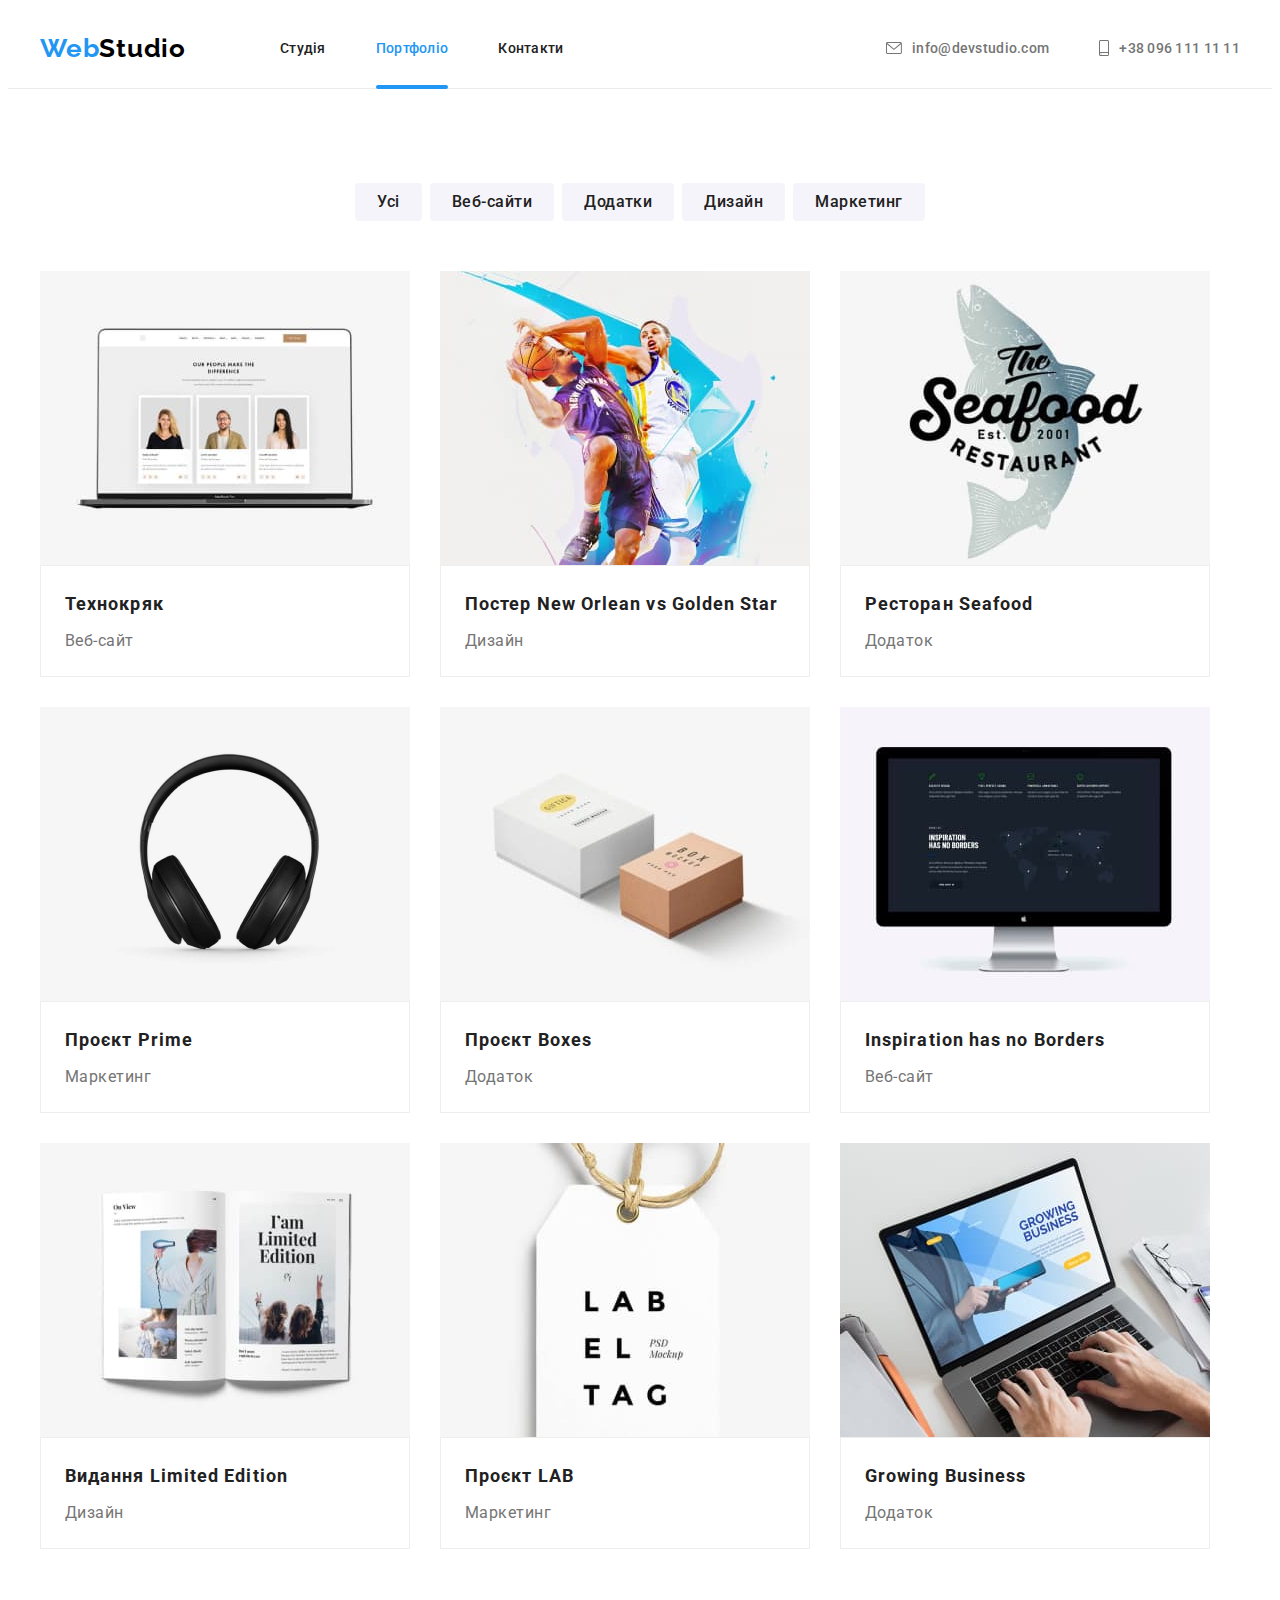
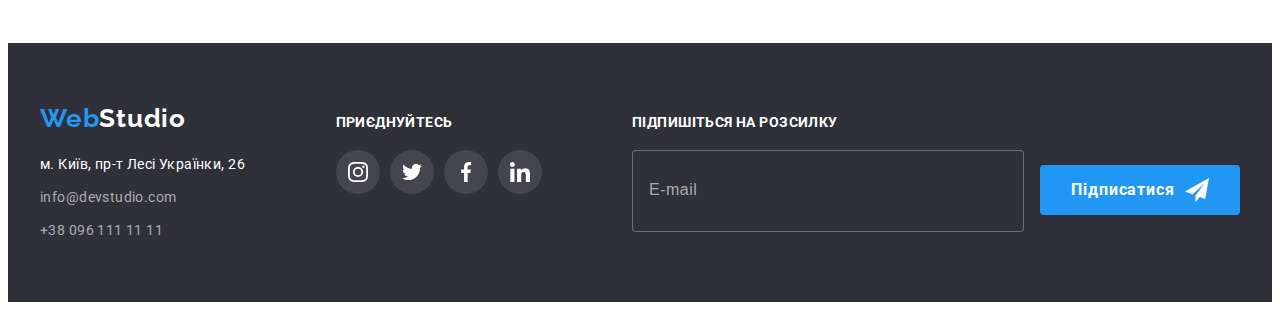
==== commit 112f822d: "update" ====
--- a/portfolio.html
+++ b/portfolio.html
@@ -349,6 +349,28 @@
               </li>
             </ul>
           </div>
+          <div class="subscription">
+            <p class="subscription-text">Підпишіться на розсилку</p>
+            <form>
+              <input
+                type="email"
+                name="email"
+                class="subscription-field"
+                placeholder="E-mail"
+              />
+              <button
+                type="submit"
+                class="subscription-btn"
+                aria-label="Підписатися"
+                title="Підписатися"
+              >
+                Підписатися
+                <svg width="24" height="24">
+                  <use href="./images/icons.svg#icon-send"></use>
+                </svg>
+              </button>
+            </form>
+          </div>
         </div>
       </div>
     </footer>
--- a/css/styles.css
+++ b/css/styles.css
@@ -442,8 +442,8 @@
 
 .footer-wrap {
   display: flex;
-  gap: 70px;
   align-items: baseline;
+  justify-content: space-between;
 }
 
 .footer-logo {
@@ -527,6 +527,58 @@
 .footer-soc-list-link:hover,
 .footer-soc-list-link:focus {
   background-color: var(--accent-color);
+}
+
+.subscription-text {
+  margin-bottom: 20px;
+  color: #fff;
+  font-size: 14px;
+  font-weight: 700;
+  letter-spacing: 0.42px;
+  text-transform: uppercase;
+}
+
+.subscription-field {
+  padding: 15px 16px;
+  margin-right: 12px;
+  width: 358px;
+  height: 50px;
+  border-radius: 4px;
+  border: 1px solid rgba(255, 255, 255, 0.3);
+  background-color: #2f303a;
+  color: #fff;
+}
+
+.subscription-field::placeholder {
+  color: rgba(255, 255, 255, 0.6);
+  font-size: 16px;
+  font-weight: 400;
+  line-height: 1.25;
+  letter-spacing: 0.48px;
+}
+
+.subscription-btn {
+  display: inline-flex;
+  justify-content: center;
+  align-items: center;
+  gap: 10px;
+  min-width: 200px;
+  border-radius: 4px;
+  background: var(--accent-color);
+  padding: 10px 28px;
+  color: #fff;
+  font-family: Roboto;
+  font-size: 16px;
+  font-weight: 700;
+  line-height: 1.87;
+  letter-spacing: 0.96px;
+  cursor: pointer;
+  transition: box-shadow var(--timer-function);
+}
+
+.subscription-btn:hover,
+.subscription-btn:focus {
+  box-shadow: 0px 4px 4px 0px rgba(0, 0, 0, 0.15);
 }
 
 /* -------------PAGE--PORTFOLIO----------- */
@@ -647,10 +699,22 @@
   transition: opacity var(--timer-function), visibility var(--timer-function);
 }
 
+.backdrop.is-hidden {
+  opacity: 0;
+  visibility: hidden;
+  pointer-events: none;
+}
+
+.backdrop.is-hidden .modal {
+  transform: translate(-50%, -50%) scale(1.1);
+}
+
+/* -----------MODAL----------- */
 .modal {
   position: absolute;
   top: 50%;
   left: 50%;
+  padding: 40px;
   transform: translate(-50%, -50%) scale(1);
   width: 528px;
   height: 581px;
@@ -659,16 +723,6 @@
   box-shadow: 0px 2px 1px 0px rgba(0, 0, 0, 0.2),
     0px 1px 1px 0px rgba(0, 0, 0, 0.14), 0px 1px 3px 0px rgba(0, 0, 0, 0.12);
   transition: transform var(--timer-function);
-}
-
-.backdrop.is-hidden {
-  opacity: 0;
-  visibility: hidden;
-  pointer-events: none;
-}
-
-.backdrop.is-hidden .modal {
-  transform: translate(-50%, -50%) scale(1.1);
 }
 
 .modal-btn {
@@ -683,4 +737,164 @@
   border: 1px solid rgba(0, 0, 0, 0.1);
   background-color: #fff;
   border-radius: 50%;
-}
+  cursor: pointer;
+  color: #000;
+}
+
+.modal-btn-icon {
+  fill: currentColor;
+  transition: color var(--timer-function);
+}
+
+.modal-btn:hover,
+.modal-btn:focus {
+  color: var(--accent-color);
+}
+
+.modal-title {
+  margin-bottom: 12px;
+  color: var(--title-color-text);
+  text-align: center;
+  font-size: 20px;
+  font-weight: 700;
+  letter-spacing: 0.6px;
+}
+
+.form-wrap {
+  margin-bottom: 9px;
+  position: relative;
+}
+
+.form-icon {
+  position: absolute;
+  top: 50%;
+  left: 12px;
+}
+
+.form-field {
+  width: 100%;
+  height: 40px;
+  padding-left: 42px;
+  outline: transparent;
+  border-radius: 4px;
+  border: 1px solid rgba(33, 33, 33, 0.2);
+  transition: border-color var(--timer-function);
+}
+
+.form-field:focus-within {
+  border-color: var(--accent-color);
+}
+
+.form-icon {
+  transition: fill var(--timer-function);
+}
+
+.form-field:focus + .form-icon {
+  fill: var(--accent-color);
+}
+
+.label-field {
+  margin-bottom: 4px;
+  color: #757575;
+  font-size: 12px;
+  letter-spacing: 0.12px;
+}
+
+.form-comment {
+  width: 100%;
+  height: 120px;
+  padding: 12px 16px;
+  margin-bottom: 20px;
+  outline: transparent;
+  border-radius: 4px;
+  border: 1px solid rgba(33, 33, 33, 0.2);
+  resize: none;
+  margin-bottom: 20px;
+  transition: border-color var(--timer-function);
+}
+
+.form-comment::placeholder {
+  color: rgba(117, 117, 117, 0.5);
+  font-size: 12px;
+  letter-spacing: 0.12px;
+}
+
+.form-comment:focus {
+  border-color: var(--accent-color);
+}
+
+.form-accept {
+  margin-bottom: 30px;
+  text-align: center;
+}
+
+.accept-wrap {
+  display: inline-flex;
+  justify-content: center;
+  align-items: center;
+  gap: 7px;
+}
+
+.icon-wrap {
+  display: inline-flex;
+  justify-content: center;
+  align-items: center;
+  width: 16px;
+  height: 15px;
+  border: 2px solid #000;
+  border-radius: 4px;
+  color: #ffffff;
+}
+
+.icon-check {
+  fill: currentColor;
+}
+
+.icon-wrap {
+  transition: border-color var(--timer-function),
+    background-color var(--timer-function), box-shadown var(--timer-function);
+}
+
+input[type="checkbox"]:checked + .icon-wrap {
+  border-color: var(--accent-color);
+  background-color: var(--accent-color);
+  box-shadow: 0px 2px 1px 0px rgba(0, 0, 0, 0.2),
+    0px 1px 1px 0px rgba(0, 0, 0, 0.14), 0px 1px 3px 0px rgba(0, 0, 0, 0.12);
+}
+
+.label-accept {
+  color: var(--main-color-text);
+  font-size: 14px;
+  line-height: 1.7;
+  letter-spacing: 0.42px;
+}
+
+.accept-link {
+  color: var(--accent-color);
+  font-size: 14px;
+  line-height: 24px;
+  letter-spacing: 0.42px;
+  text-decoration-line: underline;
+}
+
+.form-btn {
+  display: block;
+  min-width: 200px;
+  padding: 10px 52px;
+  margin: 0 auto;
+  border-radius: 4px;
+  background-color: var(--accent-color);
+  color: #fff;
+  font-weight: 700;
+  line-height: 1.9;
+  letter-spacing: 0.96px;
+  cursor: pointer;
+  transition: background-color var(--timer-function),
+    box-shadow var(--timer-function);
+}
+
+.form-btn:hover,
+.form-btn:focus {
+  background-color: #188ce8;
+  box-shadow: 0px 4px 4px 0px rgba(0, 0, 0, 0.15);
+}
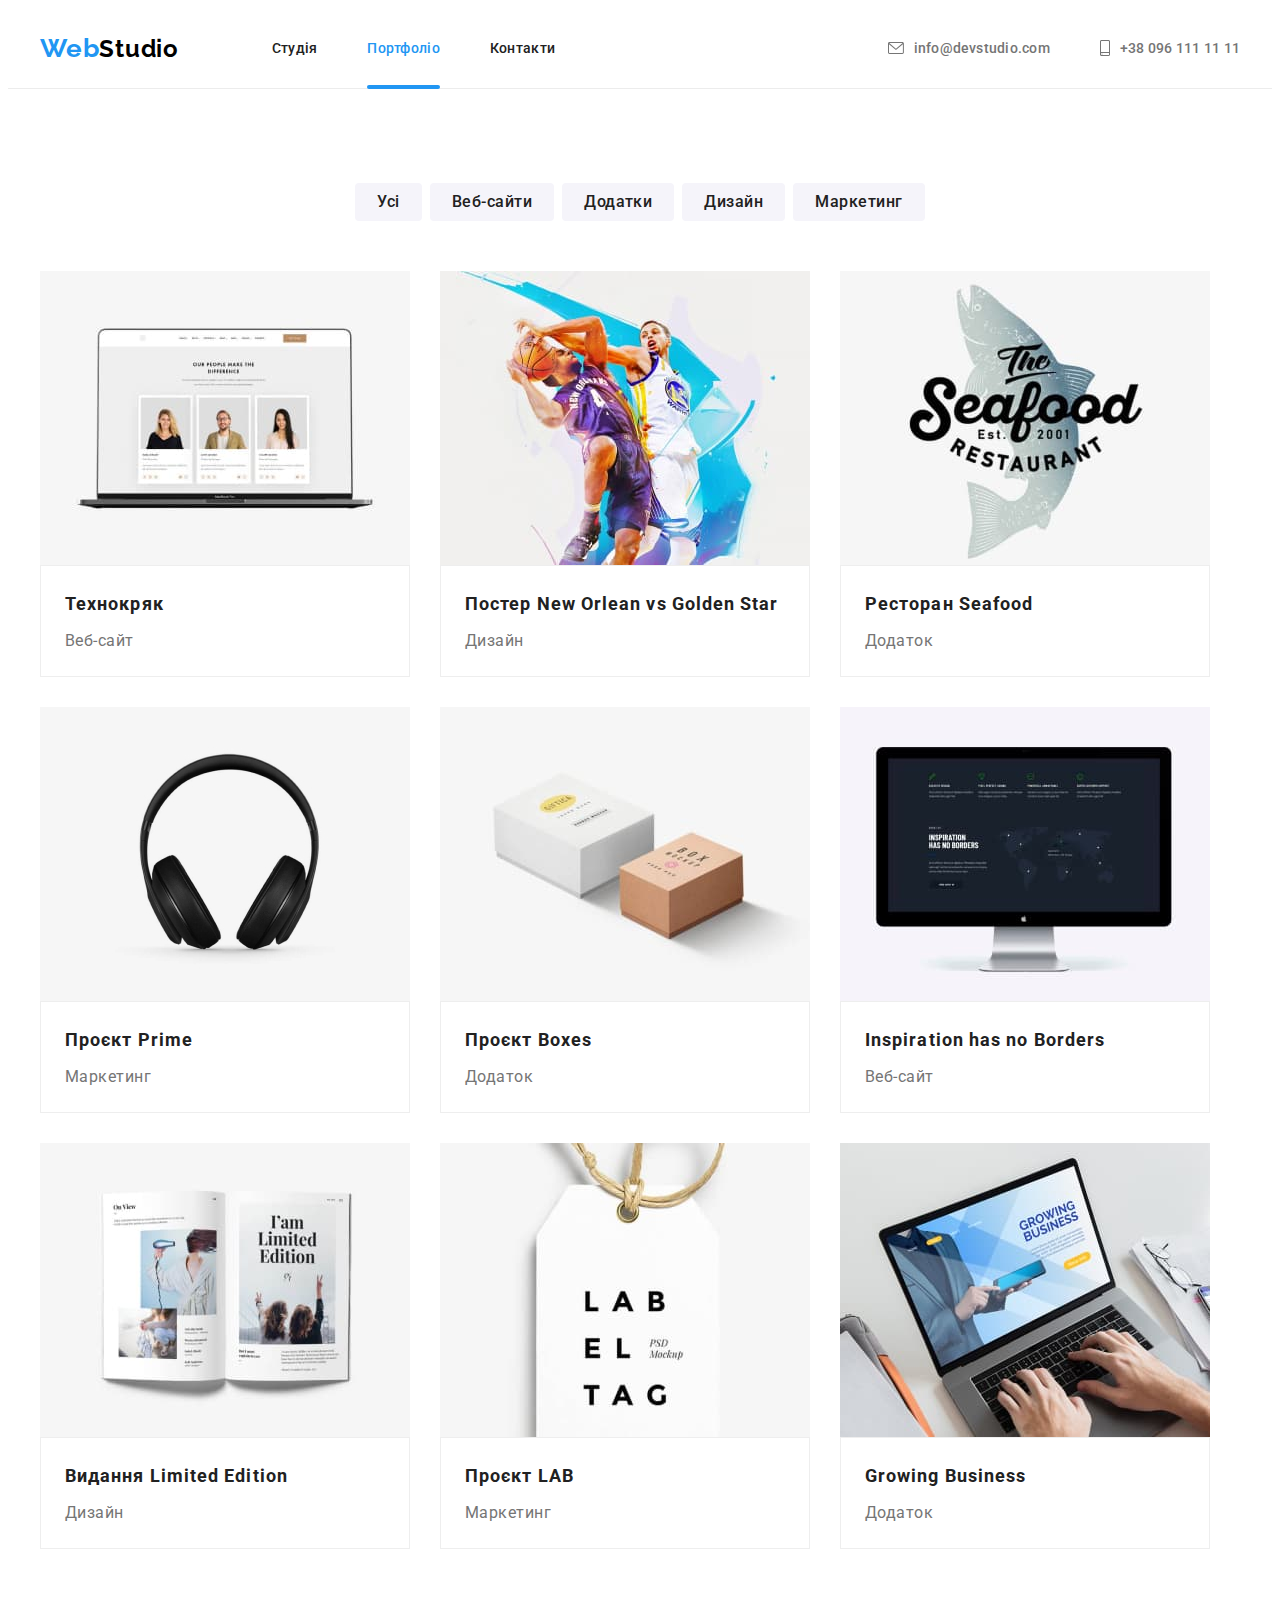
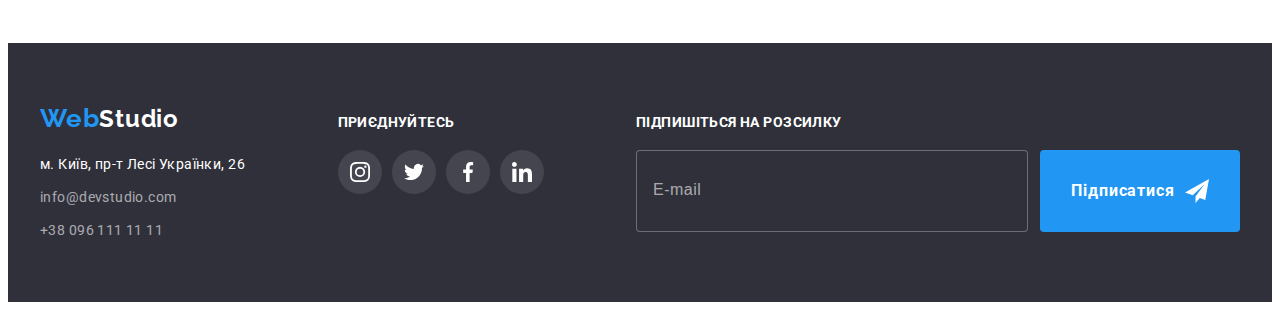
==== commit 04ecae83: "update" ====
--- a/portfolio.html
+++ b/portfolio.html
@@ -16,7 +16,7 @@
       crossorigin="anonymous"
       referrerpolicy="no-referrer"
     />
-    <link rel="stylesheet" href="./css/styles.css" />
+    <link rel="stylesheet" href="./css/main.min.css" />
     <title>Портфоліо</title>
   </head>
   <body>
@@ -296,7 +296,7 @@
     </main>
     <!-------------------Footer--------------------->
     <footer class="footer">
-      <div class="container">
+      <div class="container footer-container">
         <div class="footer-wrap">
           <address class="footer-address">
             <a class="footer-logo link" href="./index.html"
@@ -351,7 +351,7 @@
           </div>
           <div class="subscription">
             <p class="subscription-text">Підпишіться на розсилку</p>
-            <form>
+            <form class="footer-form">
               <input
                 type="email"
                 name="email"
--- a/css/main.min.css
+++ b/css/main.min.css
@@ -0,0 +1 @@
+@keyframes borderCurrentPage{0%{transform:scale(0)}100%{transform:scale(1)}}.visually-hidden{position:absolute;width:1px;height:1px;margin:-1px;border:0;padding:0;white-space:nowrap;-webkit-clip-path:inset(100%);clip-path:inset(100%);clip:rect(0 0 0 0);overflow:hidden}h1,h2,h3,h4,h5,h6{margin:0}ul,ol{padding:0;margin:0;list-style:none}p{margin:0}img{display:block;max-width:100%;height:auto}button{border:rgba(0,0,0,0)}address{font-style:normal}.link{text-decoration:none}body{font-family:"Roboto",sans-serif;color:var(--main-color-text)}.container{width:100%;padding-left:15px;padding-right:15px;margin:0 auto}@media screen and (min-width: 480px){.container{width:480px}}@media screen and (min-width: 768px){.container{width:768px}}@media screen and (min-width: 1200px){.container{width:1200px}}.section{padding-top:94px;padding-bottom:94px}.header{border-bottom:1px solid #ececec}@media screen and (min-width: 768px){.header-content{display:flex;align-items:center;justify-content:space-between}}.header-navigation{display:flex;justify-content:space-between}@media screen and (min-width: 768px){.header-navigation{justify-content:flex-start;gap:88px}}@media screen and (min-width: 768px){.header-navigation{gap:93px}}.header-logo{display:block;padding:16px 0;color:#000;font-family:"Raleway",sans-serif;font-size:24px;font-weight:700;letter-spacing:.72px}@media screen and (min-width: 768px){.header-logo{padding:25px 0}}.header-logo>span{color:#2196f3;font-family:Raleway;font-size:26px;font-weight:700;letter-spacing:.78px}.btn-open-menu{display:flex;align-items:center;padding:0;border:none;background-color:rgba(0,0,0,0)}@media screen and (min-width: 768px){.btn-open-menu{display:none}}.header-list{display:none;align-items:center;gap:50px}@media screen and (min-width: 768px){.header-list{display:flex;align-items:center}}.header-link{position:relative;display:block;padding:32px 0;color:#212121;font-size:14px;font-weight:500;letter-spacing:.28px;transition:color 250ms cubic-bezier(0.4, 0, 0.2, 1)}.header-link.current::after{position:absolute;bottom:-1px;left:0;content:"";display:block;width:100%;height:4px;border-radius:2px;background-color:#2196f3;animation:borderCurrentPage 250ms cubic-bezier(0.4, 0, 0.2, 1)}.header-link:hover,.header-link:focus{color:#2196f3}.current{color:#2196f3}.header-contacts-list{display:none}@media screen and (min-width: 768px){.header-contacts-list{display:flex;flex-direction:column;gap:10px}}@media screen and (min-width: 1200px){.header-contacts-list{flex-direction:row;gap:50px}}.header-contacts-link{display:flex;gap:10px;align-items:center;color:#757575;font-family:Roboto;font-size:12px;font-weight:500;letter-spacing:.24px;transition:color 250ms cubic-bezier(0.4, 0, 0.2, 1)}.header-contacts-link:hover,.header-contacts-link:focus{color:#2196f3}@media screen and (min-width: 1200px){.header-contacts-link{font-size:14px}}.mail-icon,.phone-icon{fill:currentColor}.hero{background-color:#2f303a;background-image:linear-gradient(rgba(47, 48, 58, 0.4), rgba(47, 48, 58, 0.4)),url("../images/hero-bg-mob.jpg");background-repeat:no-repeat;background-size:cover;padding:118px 60px}@media(min-device-pixel-ratio: 2),(-webkit-min-device-pixel-ratio: 2),(min-resolution: 192dpi),(min-resolution: 2dppx){.hero{background-image:linear-gradient(rgba(47, 48, 58, 0.4), rgba(47, 48, 58, 0.4)),url("../images/hero-bg-mob-2x.jpg")}}@media screen and (min-width: 767px){.hero{background-image:linear-gradient(rgba(47, 48, 58, 0.4), rgba(47, 48, 58, 0.4)),url("../images/hero-bg-tab.jpg")}}@media screen and (min-width: 767px)and (min-device-pixel-ratio: 2),screen and (min-width: 767px)and (-webkit-min-device-pixel-ratio: 2),screen and (min-width: 767px)and (min-resolution: 192dpi),screen and (min-width: 767px)and (min-resolution: 2dppx){.hero{background-image:linear-gradient(rgba(47, 48, 58, 0.4), rgba(47, 48, 58, 0.4)),url("../images/hero-bg-tab-2x.jpg")}}@media screen and (min-width: 1200px){.hero{padding:200px 0px;background-image:linear-gradient(rgba(47, 48, 58, 0.4), rgba(47, 48, 58, 0.4)),url("../images/hero-bg.jpg")}}@media screen and (min-width: 1200px)and (min-device-pixel-ratio: 2),screen and (min-width: 1200px)and (-webkit-min-device-pixel-ratio: 2),screen and (min-width: 1200px)and (min-resolution: 192dpi),screen and (min-width: 1200px)and (min-resolution: 2dppx){.hero{background-image:linear-gradient(rgba(47, 48, 58, 0.4), rgba(47, 48, 58, 0.4)),url("../images/hero-bg-2x.jpg")}}.hero-title{max-width:360px;margin:0 auto;margin-bottom:30px;font-weight:900;font-size:26px;line-height:1.62;text-align:center;letter-spacing:.06em;text-transform:uppercase;color:#fff}.hero-btn{display:block;min-width:202px;padding:10px 24px;margin:0 auto;border-radius:4px;background-color:#2196f3;color:#fff;text-align:center;font-size:16px;font-weight:700;line-height:1.87;letter-spacing:.96px;cursor:pointer;transition:box-shadow 250ms cubic-bezier(0.4, 0, 0.2, 1)}.hero-btn:hover,.hero-btn:focus{box-shadow:0px 4px 4px 0px rgba(0,0,0,.15)}.feature-list{display:block}@media screen and (min-width: 768px){.feature-list{display:flex;flex-wrap:wrap;gap:30px}}@media screen and (min-width: 768px){.feature-item{width:calc((100% - 30px)/2)}}@media screen and (min-width: 1200px){.feature-item{width:calc((100% - 90px)/4)}}.feature-icon{display:flex;height:120px;justify-content:center;align-items:center;margin-bottom:30px;border-radius:4px;background:#f5f4fa}.feature-title{text-align:center;color:#212121;font-size:14px;font-weight:700;letter-spacing:.42px;text-transform:uppercase;margin-bottom:10px}.feature-text{font-size:14px;font-style:normal;font-weight:400;line-height:1.71;letter-spacing:.42px;color:#757575}.section-services{display:none}@media screen and (min-width: 1200px){.section-services{display:block}}.services-title{color:#212121;text-align:center;font-size:36px;font-weight:700;letter-spacing:1.08px;margin-bottom:50px}.services-list{display:flex;gap:30px}.services-item{width:calc(100% - 60px)/3}.servies-thumb{position:relative}.servies-text{position:absolute;bottom:0;left:0;width:100%;padding:27px 107px;background:rgba(47,48,58,.8);color:#fff;font-size:14px;font-weight:700;letter-spacing:.42px;text-transform:uppercase}.section-team{background-color:#f5f4fa}.team-title{color:#212121;text-align:center;font-size:28px;font-weight:700;letter-spacing:.84px;margin-bottom:50px}.team-list{display:flex;flex-direction:column;gap:30px}@media screen and (min-width: 768px){.team-list{flex-direction:row;flex-wrap:wrap}}.team-item{border-radius:0px 0px 4px 4px;box-shadow:0px 2px 1px 0px rgba(0,0,0,.2),0px 1px 1px 0px rgba(0,0,0,.14),0px 1px 3px 0px rgba(0,0,0,.12)}@media screen and (min-width: 768px){.team-item{width:calc((100% - 30px)/2)}}@media screen and (min-width: 1200px){.team-item{width:calc((100% - 90px)/4)}}.team-content{padding:30px 30px;text-align:center}.team-subtitle{margin-bottom:10px;color:#212121;font-weight:500;letter-spacing:.48px}.team-text{color:#757575;letter-spacing:.48px;margin-bottom:16px}.team-soc-list{display:flex;justify-content:center;gap:10px}.soc-list-item{width:44px;height:44px}.soc-list-link{display:flex;justify-content:center;align-items:center;width:100%;height:100%;border-radius:50%;color:#afb1b8;transition:color 250ms cubic-bezier(0.4, 0, 0.2, 1),background-color 250ms cubic-bezier(0.4, 0, 0.2, 1)}.soc-list-link:hover,.soc-list-link:focus{background-color:#2196f3;color:#fff}.soc-icon{fill:currentColor}.clients-title{margin-bottom:50px;color:#212121;text-align:center;font-size:36px;font-weight:700;letter-spacing:1.08px}.clients-list{display:flex;flex-wrap:wrap;gap:30px}.clients-list-item{width:calc((100% - 30px)/2);height:92px}@media screen and (min-width: 768px){.clients-list-item{width:calc((100% - 60px)/3)}}@media screen and (min-width: 1200px){.clients-list-item{width:calc((100% - 150px)/6)}}.clients-link{display:flex;justify-content:center;align-items:center;width:100%;height:100%;border-radius:4px;border:1px solid #afb1b8;color:#afb1b8;transition:border-color 250ms cubic-bezier(0.4, 0, 0.2, 1),color 250ms cubic-bezier(0.4, 0, 0.2, 1)}.clients-soc-icon{fill:currentColor}.clients-link:hover,.clients-link:focus{border-color:#2196f3;color:#2196f3}.footer{background-color:#2f303a;padding:60px 0}@media screen and (min-width: 768px)and (max-width: 1199px){.footer-container{width:590px;margin:0 auto;padding-left:15px;padding-right:15px}}.footer-wrap{display:flex;flex-direction:column;justify-content:center;align-items:center;gap:60px}@media screen and (min-width: 768px){.footer-wrap{flex-direction:row;flex-wrap:wrap;align-items:baseline;justify-content:space-between}}@media screen and (min-width: 1200px){.footer-wrap{flex-wrap:nowrap}}.footer-address{text-align:center}@media screen and (min-width: 1200px){.footer-address{text-align:left}}.footer-logo{display:block;margin-bottom:20px;color:#fff;font-family:"Raleway",sans-serif;font-size:24px;font-weight:700;letter-spacing:.78px}.footer-logo>span{color:#2196f3;font-family:Raleway;font-size:26px;font-weight:700;letter-spacing:.78px}.footer-text{color:#fff;font-size:14px;line-height:1.71;letter-spacing:.42px;margin-bottom:9px}.footer-item:not(:last-child){margin-bottom:9px}.footer-link{color:rgba(255,255,255,.6);font-size:14px;line-height:1.71;letter-spacing:.42px;transition:color 250ms cubic-bezier(0.4, 0, 0.2, 1)}.footer-link:hover,.footer-link:focus{color:#2196f3}.footer-links-text{text-align:center;margin-bottom:20px;color:#fff;font-size:14px;font-weight:700;letter-spacing:.42px;text-transform:uppercase}@media screen and (min-width: 1200px){.footer-links-text{text-align:left}}.footer-soc-list{display:flex;gap:10px}.footer-soc-list-item{width:44px;height:44px}.footer-soc-list-link{display:flex;justify-content:center;align-items:center;width:100%;height:100%;border-radius:50%;background-color:rgba(255,255,255,.1);color:#fff;transition:background-color 250ms cubic-bezier(0.4, 0, 0.2, 1)}.footer-soc-icon{fill:currentColor}.footer-soc-list-link:hover,.footer-soc-list-link:focus{background-color:#2196f3}@media screen and (min-width: 1200px){.footer-form{display:flex;gap:12px}}.subscription{width:100%}@media screen and (min-width: 768px){.subscription{width:450px;margin:0 auto}}@media screen and (min-width: 1200px){.subscription{width:auto;margin:0}}.subscription-text{margin-bottom:20px;color:#fff;text-align:center;font-size:14px;font-weight:700;letter-spacing:.42px;text-transform:uppercase}@media screen and (min-width: 1200px){.subscription-text{text-align:left}}.subscription-field{padding:15px 16px;margin-bottom:20px;width:100%;height:50px;border-radius:4px;border:1px solid rgba(255,255,255,.3);background-color:#2f303a;color:#fff}@media screen and (min-width: 768px){.subscription-field{width:450px}}@media screen and (min-width: 1200px){.subscription-field{width:358px;margin-bottom:0}}.subscription-field::-moz-placeholder{color:rgba(255,255,255,.6);font-size:16px;font-weight:400;line-height:1.25;letter-spacing:.48px}.subscription-field::placeholder{color:rgba(255,255,255,.6);font-size:16px;font-weight:400;line-height:1.25;letter-spacing:.48px}.subscription-btn{display:flex;justify-content:center;align-items:center;gap:10px;min-width:200px;margin:0 auto;border-radius:4px;background:#2196f3;padding:10px 28px;color:#fff;font-family:Roboto;font-size:16px;font-weight:700;line-height:1.87;letter-spacing:.96px;cursor:pointer;transition:box-shadow 250ms cubic-bezier(0.4, 0, 0.2, 1)}@media screen and (min-width: 1200px){.subscription-btn{margin:0}}.subscription-btn:hover,.subscription-btn:focus{box-shadow:0px 4px 4px 0px rgba(0,0,0,.15)}.filter-list{display:flex;justify-content:center;gap:8px;margin-bottom:50px}.filter-btn{padding:6px 22px;border-radius:4px;background:#f5f4fa;color:#212121;text-align:center;font-family:Roboto;font-size:16px;font-weight:500;line-height:1.62;letter-spacing:.48px;cursor:pointer;transition:color 250ms cubic-bezier(0.4, 0, 0.2, 1),background-color 250ms cubic-bezier(0.4, 0, 0.2, 1),box-shadow 250ms cubic-bezier(0.4, 0, 0.2, 1)}.filter-btn:hover,.filter-btn:focus{color:#fff;background-color:#2196f3;box-shadow:0px 2px 2px 0px rgba(0,0,0,.12),0px 1px 2px 0px rgba(0,0,0,.08),0px 3px 1px 0px rgba(0,0,0,.1)}.project-list{display:flex;flex-wrap:wrap;gap:30px}.project-item{width:calc(100% - 60px)/3}.project-link{display:block;width:100%;height:100%;transition:box-shadow 250ms cubic-bezier(0.4, 0, 0.2, 1)}.project-link:hover,.project-link:focus{box-shadow:1px 4px 6px 0px rgba(0,0,0,.16),0px 4px 4px 0px rgba(0,0,0,.06),0px 1px 1px 0px rgba(0,0,0,.12)}.project-link:hover .project-overlay-text,.project-link:hover .project-overlay-text,.project-link:focus .project-overlay-text,.project-link:focus .project-overlay-text{transform:translateY(0)}.project-thumb{position:relative;overflow:hidden}.project-overlay-text{position:absolute;top:0;left:0;width:100%;height:100%;padding:63px 24px;transform:translateY(101%);transition:transform 250ms cubic-bezier(0.4, 0, 0.2, 1);color:#fff;background:rgba(33,150,243,.9);font-family:Roboto;font-size:18px;font-weight:400;line-height:1.55;letter-spacing:.54px}.project-content{padding:20px 24px;border:1px solid #eee}.project-title{margin-bottom:4px;color:#212121;font-size:18px;font-weight:700;line-height:2;letter-spacing:1.08px}.project-text{color:#757575;font-family:Roboto;line-height:1.87;letter-spacing:.48px}.backdrop{position:fixed;top:0;left:0;width:100%;height:100%;background-color:rgba(0,0,0,.2);opacity:1;transition:opacity 250ms cubic-bezier(0.4, 0, 0.2, 1),visibility 250ms cubic-bezier(0.4, 0, 0.2, 1)}.backdrop.is-hidden{opacity:0;visibility:hidden;pointer-events:none}.backdrop.is-hidden .modal{transform:translate(-50%, -50%) scale(1.1)}.modal{position:absolute;top:50%;left:50%;padding:40px;transform:translate(-50%, -50%) scale(1);width:450px;height:580px;border-radius:4px;background:#fff;box-shadow:0px 2px 1px 0px rgba(0,0,0,.2),0px 1px 1px 0px rgba(0,0,0,.14),0px 1px 3px 0px rgba(0,0,0,.12);transition:transform 250ms cubic-bezier(0.4, 0, 0.2, 1)}.modal-btn{position:absolute;top:8px;display:flex;justify-content:center;align-items:center;right:8px;width:30px;height:30px;border:1px solid rgba(0,0,0,.1);background-color:#fff;border-radius:50%;cursor:pointer;color:#000}.modal-btn:hover,.modal-btn:focus{color:#2196f3}.modal-btn-icon{fill:currentColor;transition:color 250ms cubic-bezier(0.4, 0, 0.2, 1)}.modal-title{margin-bottom:12px;color:#212121;text-align:center;font-size:20px;font-weight:700;letter-spacing:.6px}.form-wrap{margin-bottom:9px;position:relative}.form-icon{position:absolute;top:50%;left:12px}.form-field{width:100%;height:40px;padding-left:42px;outline:rgba(0,0,0,0);border-radius:4px;border:1px solid rgba(33,33,33,.2);transition:border-color 250ms cubic-bezier(0.4, 0, 0.2, 1)}.form-field:focus-within{border-color:#2196f3}.form-field:focus+.form-icon{fill:#2196f3}.form-icon{transition:fill var(--timer-function)}.label-field{margin-bottom:4px;color:#757575;font-size:12px;letter-spacing:.12px}.form-comment{width:100%;height:120px;padding:12px 16px;margin-bottom:20px;outline:rgba(0,0,0,0);border-radius:4px;border:1px solid rgba(33,33,33,.2);resize:none;margin-bottom:20px;transition:border-color 250ms cubic-bezier(0.4, 0, 0.2, 1)}.form-comment::-moz-placeholder{color:rgba(117,117,117,.5);font-size:12px;letter-spacing:.12px}.form-comment::placeholder{color:rgba(117,117,117,.5);font-size:12px;letter-spacing:.12px}.form-comment:focus{border-color:#2196f3}.form-accept{margin-bottom:30px;text-align:center}.accept-wrap{display:inline-flex;justify-content:center;align-items:center;gap:7px}.icon-wrap{display:inline-flex;justify-content:center;align-items:center;width:16px;height:15px;border:2px solid #000;border-radius:4px;color:#fff}.icon-check{fill:currentColor}.icon-wrap{transition:border-color 250ms cubic-bezier(0.4, 0, 0.2, 1),background-color 250ms cubic-bezier(0.4, 0, 0.2, 1),box-shadown 250ms cubic-bezier(0.4, 0, 0.2, 1)}input[type=checkbox]:checked+.icon-wrap{border-color:#2196f3;background-color:#2196f3;box-shadow:0px 2px 1px 0px rgba(0,0,0,.2),0px 1px 1px 0px rgba(0,0,0,.14),0px 1px 3px 0px rgba(0,0,0,.12)}.label-accept{color:var(--main-color-text);font-size:12px;letter-spacing:.36px}.accept-link{color:#2196f3;font-size:12px;line-height:24px;letter-spacing:.36px;text-decoration-line:underline}.form-btn{display:block;min-width:200px;padding:10px 52px;margin:0 auto;border-radius:4px;background-color:#2196f3;color:#fff;font-weight:700;line-height:1.9;letter-spacing:.96px;cursor:pointer;transition:background-color 250ms cubic-bezier(0.4, 0, 0.2, 1),box-shadow 250ms cubic-bezier(0.4, 0, 0.2, 1)}.form-btn:hover,.form-btn:focus{background-color:#188ce8;box-shadow:0px 4px 4px 0px rgba(0,0,0,.15)}/*# sourceMappingURL=main.min.css.map */